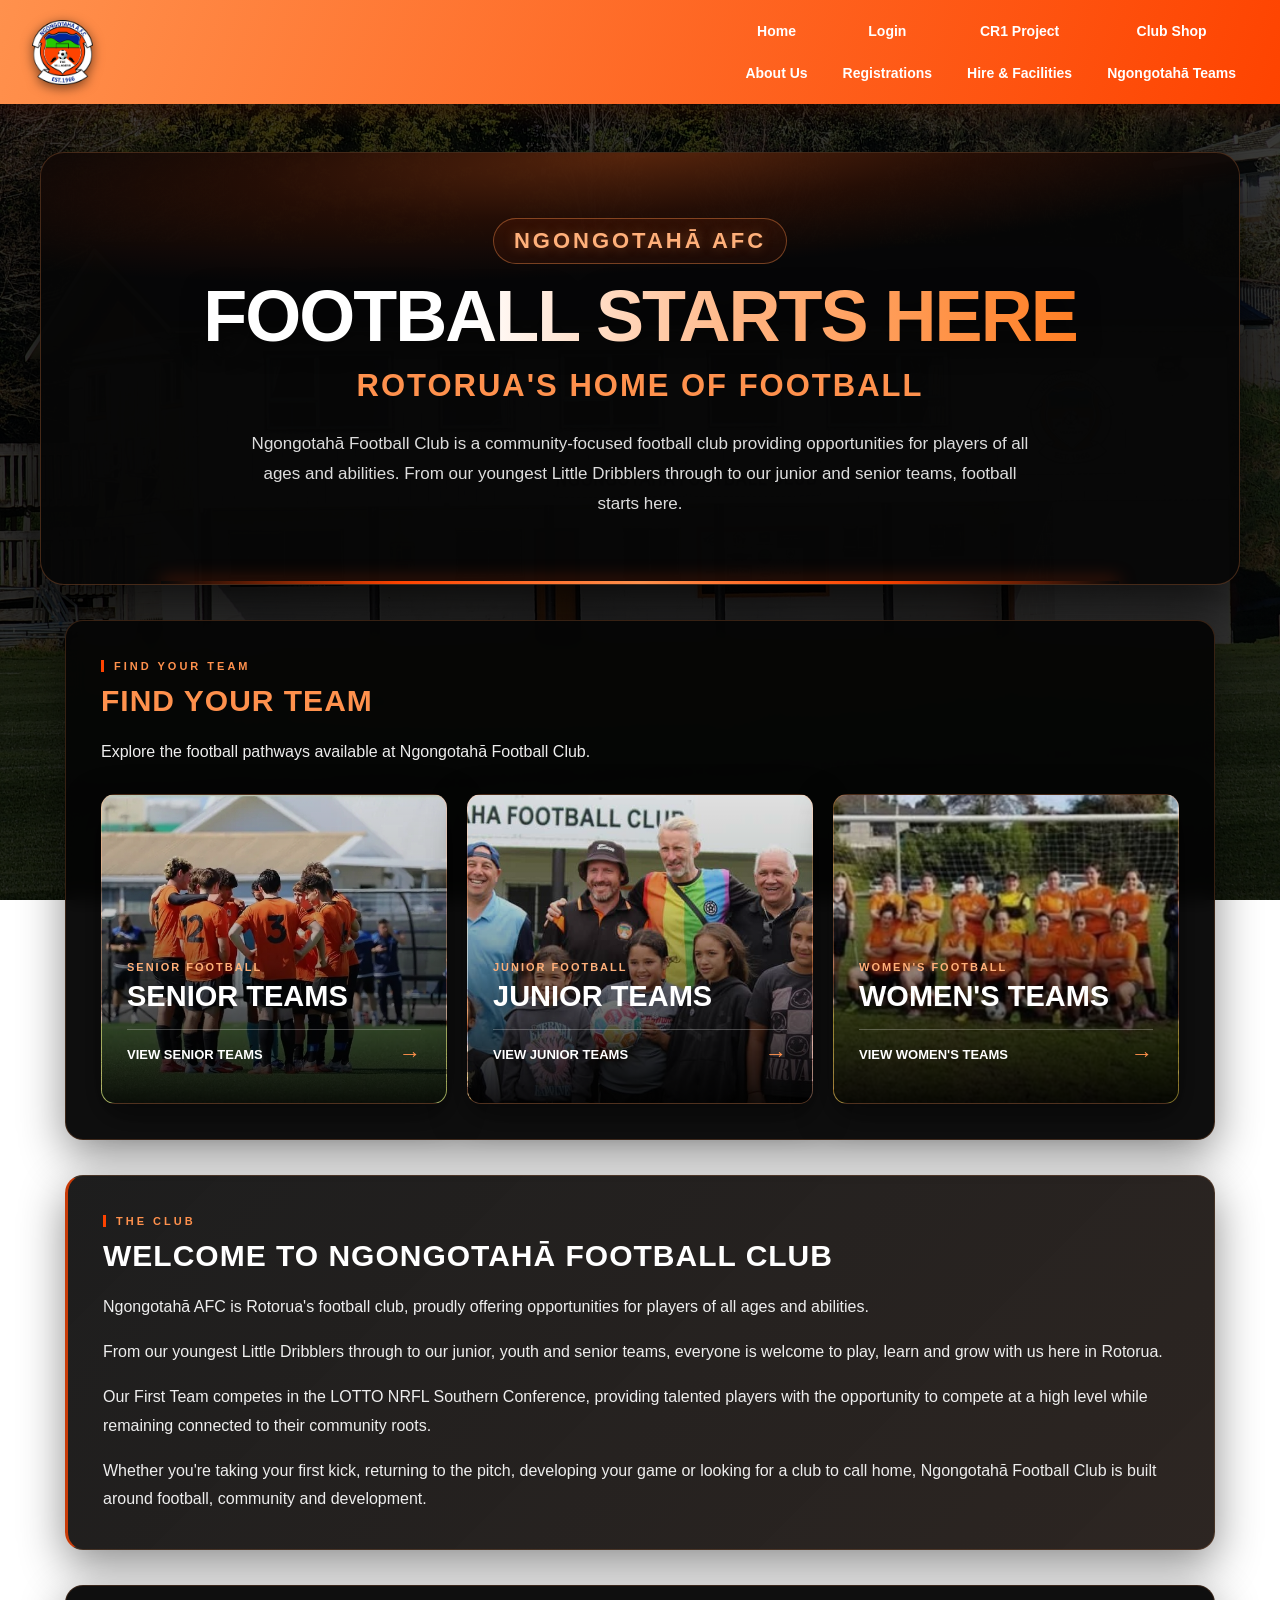
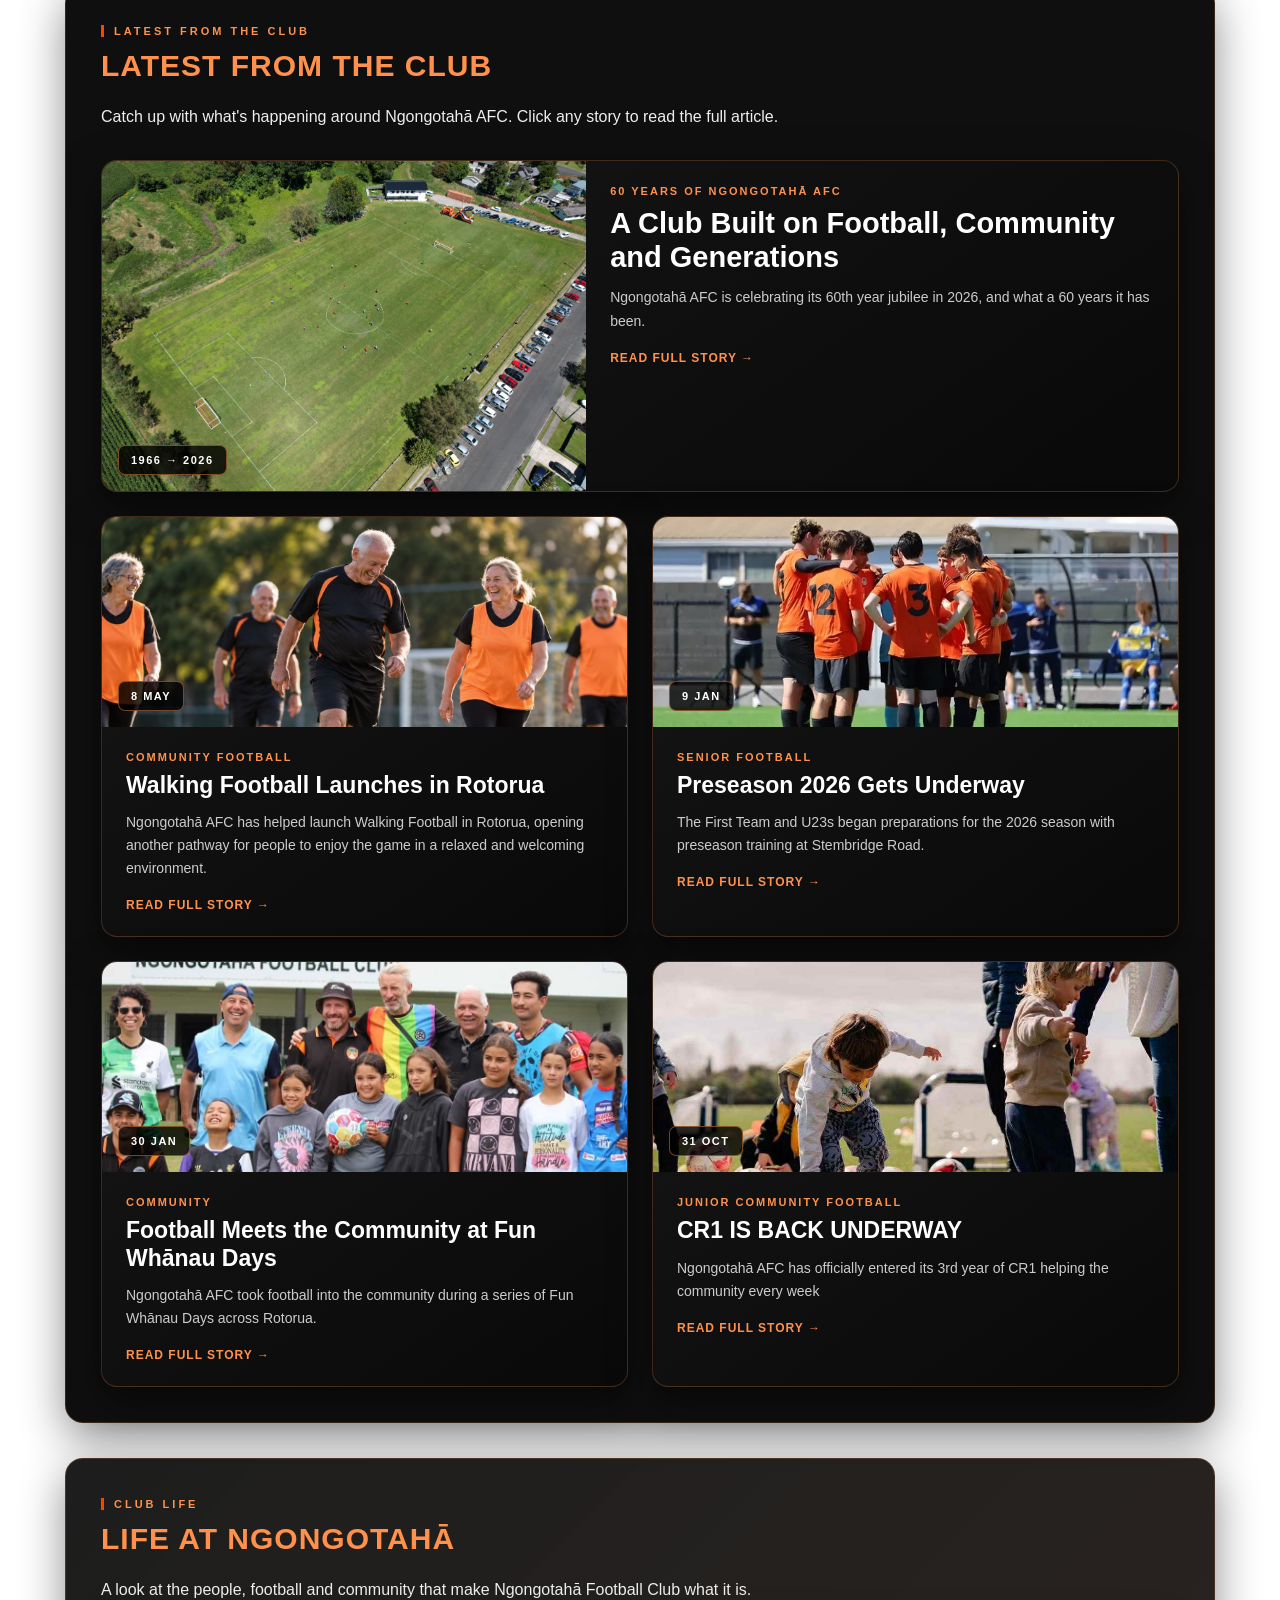
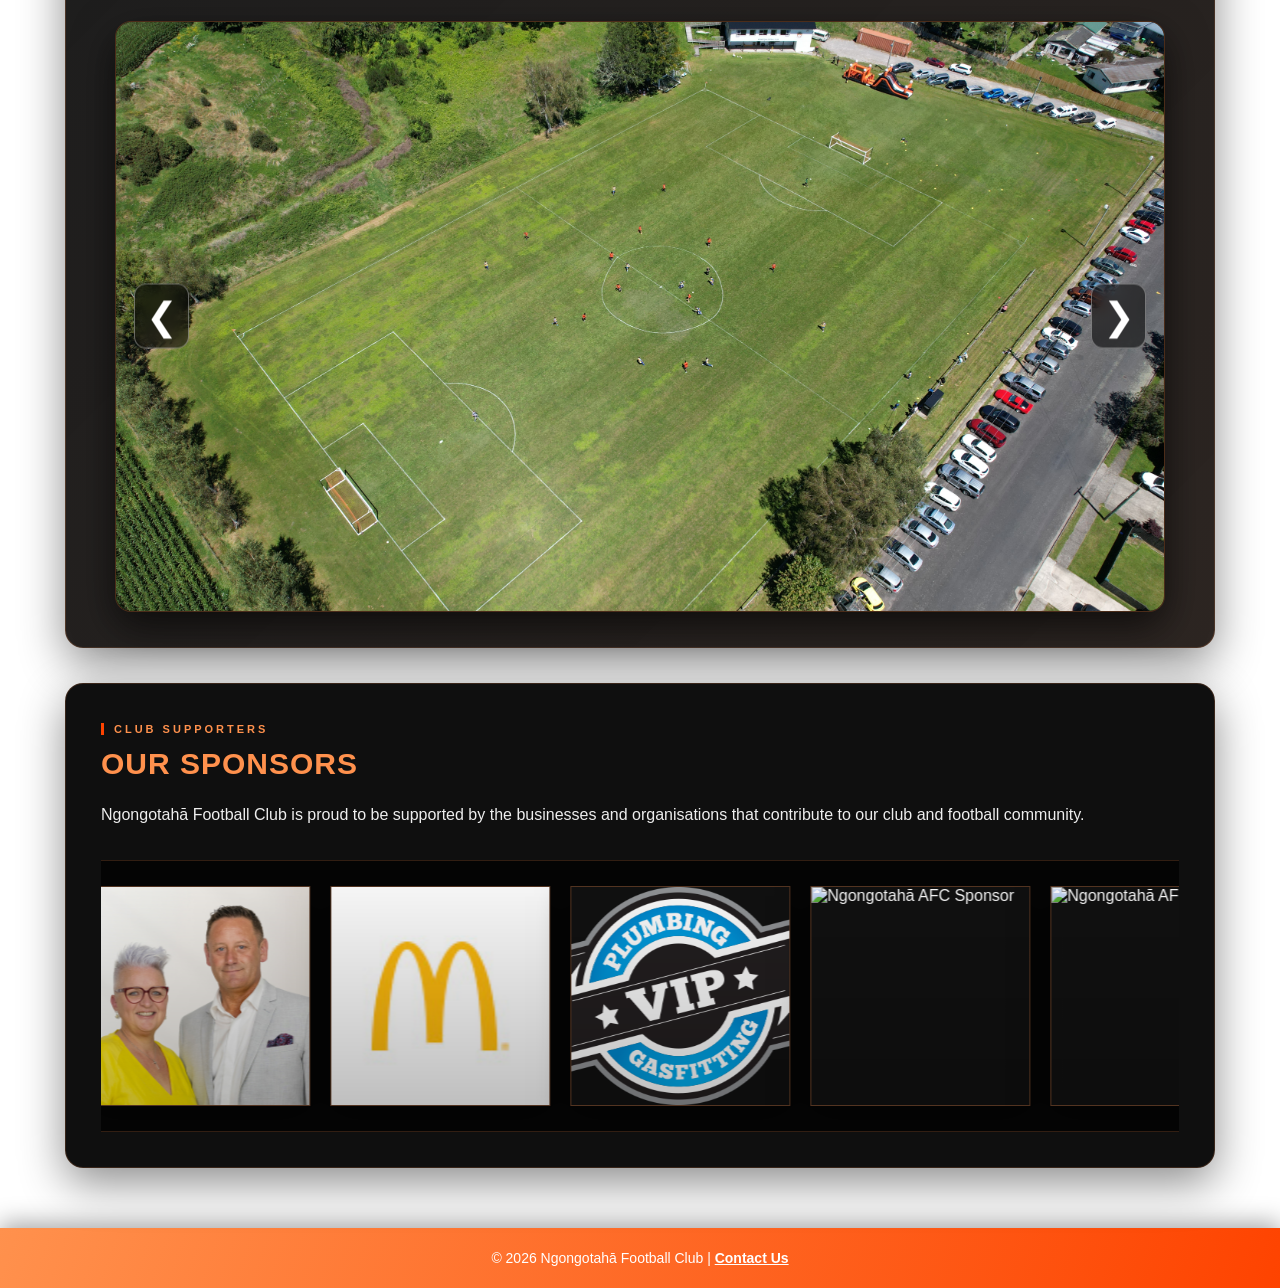
==== index.html @ f5b13926 "Update index.html" ====
<!DOCTYPE html>
<html lang="en">

<head>
  <meta charset="UTF-8">
  <meta name="viewport" content="width=device-width, initial-scale=1.0">

  <title>Ngongotahā Football Club</title>

  <link rel="stylesheet" href="style.css">

  <style>

    /* =====================================================
       SPONSOR BOARD - JAVASCRIPT CONTROLLED SLIDER
       ===================================================== */

    .sponsors-board {
      overflow: hidden;
      touch-action: pan-y;      /* swipe sideways = slide, swipe up/down = scroll page */
      cursor: grab;
      user-select: none;
      -webkit-user-select: none;
    }

    .sponsors-board:active {
      cursor: grabbing;
    }

    .sponsors-track {
      display: flex;
      width: max-content;
      animation: none !important;
      -webkit-animation: none !important;
      transition: none !important;
      will-change: transform;
    }

    .sponsors-group {
      display: flex;
      flex-shrink: 0;
    }

    .sponsor-item {
      flex-shrink: 0;
    }

    .sponsor-item img {
      -webkit-user-drag: none;
      user-select: none;
      pointer-events: none;     /* so the link/card gets the tap, not the image */
    }

  </style>

</head>

<body class="page-home">

  <!-- =========================================================
     NGONGOTĀHĀ AFC NAVIGATION BAR
     Uses the existing shared style.css
     ========================================================= -->

<nav class="navbar" id="navbar">

    <!-- Club Logo -->
    <a href="index.html" class="navbar-logo" aria-label="Ngongotāhā AFC home">
        <img
            src="logo.png"
            alt="Ngongotāhā Football Club Logo"
        >
    </a>

    <!-- Navigation Links -->
    <div class="nav-links">

        <!-- Home and About Us -->
        <div style="display:flex;flex-direction:column;align-items:center;">
            <a href="index.html">Home</a>
            <a href="aboutus.html">About Us</a>
        </div>

        <!-- Login and Registrations -->
        <div style="display:flex;flex-direction:column;align-items:center;">
            <a href="https://ngongotahaafc.friendlymanager.com">Login</a>
            <a href="registrations.html">Registrations</a>
        </div>

        <!-- CR1 Project and Facilities -->
        <div style="display:flex;flex-direction:column;align-items:center;">
            <a href="cr1.html">CR1 Project</a>
            <a href="hire.html">Hire &amp; Facilities</a>
        </div>

        <!-- Club Shop and Teams Dropdown -->
        <div style="display:flex;flex-direction:column;align-items:center;">

            <a href="shop.html">Club Shop</a>

            <div class="dropdown">

                <button
                    class="dropbtn"
                    type="button"
                    aria-haspopup="true"
                >
                    Ngongotahā Teams
                </button>

                <div class="dropdown-content">
                    <a href="senior-teams.html">Senior Teams</a>
                    <a href="junior-teams.html">Junior Teams</a>
                    <a href="womens-teams.html">Women's Teams</a>
                </div>

            </div>

        </div>

    </div>

</nav>


  <!-- =====================================================
       HERO
       ===================================================== -->

  <section class="hero home-hero">

    <div class="hero-content">

      <div class="hero-small">
        Ngongotahā AFC
      </div>

      <h1>
        Football Starts Here
      </h1>

      <h2>
        Rotorua's Home of Football
      </h2>

      <p>
        Ngongotahā Football Club is a community-focused football club
        providing opportunities for players of all ages and abilities.
        From our youngest Little Dribblers through to our junior and
        senior teams, football starts here.
      </p>

    </div>

  </section>


  <!-- =====================================================
       MAIN CONTENT
       ===================================================== -->

  <main class="content">


    <!-- ===================================================
         FIND YOUR TEAM
         =================================================== -->

    <section class="section team-pathways">

      <div class="home-section-label">
        FIND YOUR TEAM
      </div>

      <h2>
        Find Your Team
      </h2>

      <p class="team-pathways-intro">
        Explore the football pathways available at Ngongotahā
        Football Club.
      </p>

      <div class="team-pathway-grid">


        <!-- SENIOR -->

        <a
          href="senior-teams.html"
          class="team-pathway senior-pathway"
        >

          <div class="team-pathway-overlay"></div>

          <div class="team-pathway-content">

            <span class="team-pathway-kicker">
              SENIOR FOOTBALL
            </span>

            <h3>
              Senior Teams
            </h3>

            <span class="team-pathway-link">
              View Senior Teams
              <span>→</span>
            </span>

          </div>

        </a>


        <!-- JUNIOR -->

        <a
          href="junior-teams.html"
          class="team-pathway junior-pathway"
        >

          <div class="team-pathway-overlay"></div>

          <div class="team-pathway-content">

            <span class="team-pathway-kicker">
              JUNIOR FOOTBALL
            </span>

            <h3>
              Junior Teams
            </h3>

            <span class="team-pathway-link">
              View Junior Teams
              <span>→</span>
            </span>

          </div>

        </a>


        <!-- WOMEN -->

        <a
          href="womens-teams.html"
          class="team-pathway womens-pathway"
        >

          <div class="team-pathway-overlay"></div>

          <div class="team-pathway-content">

            <span class="team-pathway-kicker">
              WOMEN'S FOOTBALL
            </span>

            <h3>
              Women's Teams
            </h3>

            <span class="team-pathway-link">
              View Women's Teams
              <span>→</span>
            </span>

          </div>

        </a>

      </div>

    </section>


    <!-- ===================================================
         WELCOME
         =================================================== -->

    <section class="section home-intro">

      <div class="home-section-label">
        THE CLUB
      </div>

      <h2>
        Welcome to Ngongotahā Football Club
      </h2>

      <p>
        Ngongotahā AFC is Rotorua's football club, proudly offering
        opportunities for players of all ages and abilities.
      </p>

      <p>
        From our youngest Little Dribblers through to our junior,
        youth and senior teams, everyone is welcome to play, learn
        and grow with us here in Rotorua.
      </p>

      <p>
        Our First Team competes in the LOTTO NRFL Southern Conference,
        providing talented players with the opportunity to compete at
        a high level while remaining connected to their community roots.
      </p>

      <p>
        Whether you're taking your first kick, returning to the pitch,
        developing your game or looking for a club to call home,
        Ngongotahā Football Club is built around football,
        community and development.
      </p>

    </section>


    <!-- ===================================================
         LATEST FROM THE CLUB
         =================================================== -->

    <section class="section latest-news-section">

      <div class="home-section-label">
        LATEST FROM THE CLUB
      </div>

      <h2>
        Latest From the Club
      </h2>

      <p class="latest-news-intro">
        Catch up with what's happening around Ngongotahā AFC.
        Click any story to read the full article.
      </p>


      <div class="latest-news-grid">


        <!-- 60 YEAR HISTORY -->

        <button
          type="button"
          class="latest-news-card latest-history"
          onclick="openNews('history')"
        >

          <div class="latest-news-image">

            <img
              src="drone.jpg"
              alt="Ngongotahā Football Club"
              loading="lazy"
            >

            <div class="latest-news-date">
              1966 → 2026
            </div>

          </div>

          <div class="latest-news-content">

            <span class="latest-news-kicker">
              60 YEARS OF NGONGOTAHĀ AFC
            </span>

            <h3>
              A Club Built on Football, Community and Generations
            </h3>

            <p>
              Ngongotahā AFC is celebrating its 60th year jubilee in
              2026, and what a 60 years it has been.
            </p>

            <span class="read-story">
              Read full story →
            </span>

          </div>

        </button>


        <!-- WALKING FOOTBALL -->

        <button
          type="button"
          class="latest-news-card"
          onclick="openNews('walking')"
        >

          <div class="latest-news-image">

            <img
              src="walkingfootball.jpg"
              alt="Ngongotahā Football Club community football"
              loading="lazy"
            >

            <div class="latest-news-date">
              8 MAY
            </div>

          </div>

          <div class="latest-news-content">

            <span class="latest-news-kicker">
              COMMUNITY FOOTBALL
            </span>

            <h3>
              Walking Football Launches in Rotorua
            </h3>

            <p>
              Ngongotahā AFC has helped launch Walking Football in
              Rotorua, opening another pathway for people to enjoy
              the game in a relaxed and welcoming environment.
            </p>

            <span class="read-story">
              Read full story →
            </span>

          </div>

        </button>


        <!-- PRESEASON -->

        <button
          type="button"
          class="latest-news-card"
          onclick="openNews('preseason')"
        >

          <div class="latest-news-image">

            <img
              src="mens.jpg"
              alt="Ngongotahā senior football"
              loading="lazy"
            >

            <div class="latest-news-date">
              9 JAN
            </div>

          </div>

          <div class="latest-news-content">

            <span class="latest-news-kicker">
              SENIOR FOOTBALL
            </span>

            <h3>
              Preseason 2026 Gets Underway
            </h3>

            <p>
              The First Team and U23s began preparations for the
              2026 season with preseason training at Stembridge Road.
            </p>

            <span class="read-story">
              Read full story →
            </span>

          </div>

        </button>


        <!-- WHĀNAU DAYS -->

        <button
          type="button"
          class="latest-news-card"
          onclick="openNews('whanau')"
        >

          <div class="latest-news-image">

            <img
              src="cr1.jpg"
              alt="Ngongotahā AFC community football"
              loading="lazy"
            >

            <div class="latest-news-date">
              30 JAN
            </div>

          </div>

          <div class="latest-news-content">

            <span class="latest-news-kicker">
              COMMUNITY
            </span>

            <h3>
              Football Meets the Community at Fun Whānau Days
            </h3>

            <p>
              Ngongotahā AFC took football into the community during
              a series of Fun Whānau Days across Rotorua.
            </p>

            <span class="read-story">
              Read full story →
            </span>

          </div>

        </button>


        <!-- CR1 GETS BACK UNDERWAY -->

        <button
          type="button"
          class="latest-news-card"
          onclick="openNews('CR1')"
        >

          <div class="latest-news-image">

            <img
              src="cr8.jpg"
              alt="Ngongotahā Football Club community football"
              loading="lazy"
            >

            <div class="latest-news-date">
              31 OCT
            </div>

          </div>

          <div class="latest-news-content">

            <span class="latest-news-kicker">
              Junior Community football
            </span>

            <h3>
              CR1 IS BACK UNDERWAY
            </h3>

            <p>
              Ngongotahā AFC has officially entered its 3rd year of
              CR1 helping the community every week
            </p>

            <span class="read-story">
              Read full story →
            </span>

          </div>

        </button>


      </div>

    </section>


    <!-- ===================================================
         GALLERY
         =================================================== -->

    <section class="section gallery-section">

      <div class="home-section-label">
        CLUB LIFE
      </div>

      <h2>
        Life at Ngongotahā
      </h2>

      <p>
        A look at the people, football and community that make
        Ngongotahā Football Club what it is.
      </p>

      <div class="gallery">

        <div class="gallery-slides">

          <img
            src="drone.jpg"
            alt="Ngongotahā Football Club"
            class="gallery-slide active"
            loading="eager"
          >

          <img
            src="image2.jpg"
            alt="Ngongotahā Football Club football"
            class="gallery-slide"
            loading="lazy"
          >

          <img
            src="ngongotaha-afc.jpg"
            alt="Ngongotahā Football Club players"
            class="gallery-slide"
            loading="lazy"
          >

          <img
            src="ngo-jessie.jpg"
            alt="Ngongotahā Football Club community"
            class="gallery-slide"
            loading="lazy"
          >

        </div>

        <div class="gallery-controls">

          <button
            class="gallery-btn"
            type="button"
            onclick="changeSlide(-1)"
            aria-label="Previous image"
          >
            ❮
          </button>

          <button
            class="gallery-btn"
            type="button"
            onclick="changeSlide(1)"
            aria-label="Next image"
          >
            ❯
          </button>

        </div>

      </div>

    </section>


    <!-- ===================================================
         SPONSORS
         =================================================== -->

    <section class="section sponsors-section">

      <div class="home-section-label">
        CLUB SUPPORTERS
      </div>

      <h2>
        Our Sponsors
      </h2>

      <p>
        Ngongotahā Football Club is proud to be supported by the
        businesses and organisations that contribute to our club
        and football community.
      </p>

      <div class="sponsors-board">

        <div class="sponsors-track">

          <div class="sponsors-group">


            <!-- BEV & JASON WALLER -->

            <a
              href="https://www.arizto.co.nz/our-people/profile/bev-and-jason-waller/"
              target="_blank"
              rel="noopener noreferrer"
              class="sponsor-item"
            >

              <img
                src="sponsor1.jpg"
                alt="Bev and Jason Waller - Arizto"
              >

            </a>


            <!-- MCDONALD'S -->

            <a
              href="https://www.mcdonalds.com/nz/en-nz.html"
              target="_blank"
              rel="noopener noreferrer"
              class="sponsor-item"
            >

              <img
                src="sponsor2.jpg"
                alt="McDonald's New Zealand"
              >

            </a>


            <!-- VIP PLUMBING AND GASFITTINGS -->

            <a
              href="https://vipplumbing.co.nz/"
              target="_blank"
              rel="noopener noreferrer"
              class="sponsor-item"
            >

              <img
                src="sponsor3.png"
                alt="VIP Plumbing and Gasfittings"
              >

            </a>


            <!-- SPONSOR 4 -->

            <div class="sponsor-item">

              <img
                src="sponsor4.jpg"
                alt="Ngongotahā AFC Sponsor"
              >

            </div>


            <!-- SPONSOR 5 -->

            <div class="sponsor-item">

              <img
                src="sponsor5.jpg"
                alt="Ngongotahā AFC Sponsor"
              >

            </div>

          </div>

        </div>

      </div>

    </section>


  </main>


  <!-- =====================================================
       NEWS POPUP
       ===================================================== -->

  <div
    class="news-modal"
    id="newsModal"
    aria-hidden="true"
  >

    <div
      class="news-modal-backdrop"
      onclick="closeNews()"
    ></div>

    <article
      class="news-modal-window"
      role="dialog"
      aria-modal="true"
      aria-labelledby="newsModalTitle"
    >

      <button
        type="button"
        class="news-modal-close"
        onclick="closeNews()"
        aria-label="Close article"
      >
        ×
      </button>

      <div class="news-modal-image">

        <img
          id="newsModalImage"
          src=""
          alt=""
        >

      </div>

      <div class="news-modal-content">

        <span
          class="news-modal-kicker"
          id="newsModalKicker"
        ></span>

        <span
          class="news-modal-date"
          id="newsModalDate"
        ></span>

        <h2 id="newsModalTitle"></h2>

        <div id="newsModalStory"></div>

      </div>

    </article>

  </div>


  <!-- =====================================================
       FOOTER
       ===================================================== -->

  <footer>

    © 2026 Ngongotahā Football Club |

    <a href="mailto:info@ngongotahafootball.co.nz">
      Contact Us
    </a>

  </footer>


  <!-- =====================================================
       JAVASCRIPT (all site scripts live in java.js)
       ===================================================== -->

  <script src="java.js"></script>

</body>
</html>
---- style.css ----
/* =========================================================
   NGONGOTAHĀ AFC WEBSITE — MASTER STYLESHEET
   =========================================================

   TABLE OF CONTENTS
   (search for the number, e.g. "[05]", to jump to a section)

   [01] COLOURS (variables)
   [02] GLOBAL (reset, body)
   [03] NAVBAR (logo, links, dropdown, mobile nav)
   [04] FOOTER
   [05] HERO (+ home hero)
   [06] LAYOUT (content wrapper, sections, buttons)
   [07] HOME PAGE (section label, intro, find your team)
   [08] NEWS (cards, featured card, popup)
   [09] GALLERY
   [10] SPONSORS
   [11] REGISTRATION CTA
   [12] SHARED RESPONSIVE (.content / .section on mobile)
   [13] SENIOR TEAMS (coaching video + cards)
   [14] ACCESSIBILITY (reduced motion)

   RULES OF THUMB
   - Each section keeps its own mobile/tablet rules at the bottom of
     that section, so everything about "news" or "navbar" is in one place.
   - Tablet/mobile = max-width 900px. Small phone = max-width 600px.
   - Do NOT move rules between sections without checking: some rules
     deliberately override earlier ones (see notes marked "ORDER MATTERS").
   ========================================================= */


/* =========================================================
   [01] COLOURS
   Change a colour here and it updates everywhere it is used
   as var(--name). Colours written as rgba(...) are semi-
   transparent versions and still have to be edited by hand.
   ========================================================= */

:root {
  --orange-light:  #ff914d;
  --orange:        #fe4300;
  --orange-bright: #ff6a00;
  --orange-soft:   #ffb07a;

  --black:       #050505;
  --dark:        #0b0b0b;
  --dark-panel:  #111111;

  --text:        #eeeeee;
  --text-muted:  #bbbbbb;
}


/* =========================================================
   [02] GLOBAL
   ========================================================= */

* {
  box-sizing: border-box;
}

html {
  scroll-behavior: smooth;
}

body {
  margin: 0;
  min-height: 100vh;
  font-family: Arial, Helvetica, sans-serif;
  color: white;

  background-image:
    linear-gradient(rgba(0,0,0,0.72), rgba(0,0,0,0.82)),
    url("background.jpg");
  background-size: cover;
  background-position: center;
  background-attachment: fixed;
}

@media (max-width: 600px) {
  body {
    background-attachment: scroll;
  }
}


/* =========================================================
   [03] NAVBAR
   ========================================================= */

/* ---------- Bar ---------- */

.navbar {
  position: sticky;
  top: 0;
  z-index: 10000;

  min-height: 82px;
  display: flex;
  align-items: center;
  padding: 10px 30px;

  background: linear-gradient(
    110deg,
    var(--orange-light),
    var(--orange),
    var(--orange-bright),
    var(--orange)
  );
  background-size: 300% 300%;
  animation: navbarGlow 15s ease infinite;

  box-shadow:
    0 4px 25px rgba(0,0,0,0.55),
    0 0 25px rgba(254,67,0,0.25);

  transition: background 0.4s ease;
}

/* Slow moving gradient (also used by the footer) */
@keyframes navbarGlow {
  0%   { background-position: 0% 50%; }
  50%  { background-position: 100% 50%; }
  100% { background-position: 0% 50%; }
}

/* ---------- Logo ---------- */

.navbar-logo {
  display: flex;
  align-items: center;
  flex-shrink: 0;
  text-decoration: none;
}

.navbar-logo img {
  width: 65px;
  height: 65px;
  object-fit: contain;
  display: block;
  filter: drop-shadow(0 3px 6px rgba(0,0,0,0.55));
  transition: transform 0.25s ease;
}

.navbar-logo:hover img {
  transform: scale(1.06);
}

/* ---------- Links ---------- */

.nav-links {
  display: flex;
  align-items: center;
  justify-content: flex-end;
  gap: 7px;
  width: 100%;
  margin-left: 25px;
}

.nav-links a,
.dropbtn {
  position: relative;
  overflow: hidden;

  color: white;
  text-decoration: none;
  font-size: 14px;
  font-weight: bold;
  white-space: nowrap;

  padding: 13px 14px;
  border-radius: 8px;

  transition:
    background 0.25s ease,
    transform 0.25s ease,
    box-shadow 0.25s ease;
}

.nav-links a:hover,
.dropbtn:hover {
  background: rgba(0,0,0,0.25);
  transform: translateY(-2px);
  box-shadow: 0 5px 15px rgba(0,0,0,0.25);
}

/* Silky shine that sweeps across a link on hover */
.nav-links a::after,
.nav-links .dropbtn::after {
  content: "";
  position: absolute;
  top: -100%;
  left: -35%;
  width: 24px;
  height: 300%;

  background: linear-gradient(
    90deg,
    transparent 0%,
    rgba(255,255,255,0.04) 20%,
    rgba(255,255,255,0.20) 42%,
    rgba(255,255,255,0.55) 50%,
    rgba(255,255,255,0.20) 58%,
    rgba(255,255,255,0.04) 80%,
    transparent 100%
  );

  transform: rotate(25deg) translateX(-120px);
  opacity: 0;
  pointer-events: none;
}

.nav-links a:hover::after,
.nav-links .dropbtn:hover::after {
  opacity: 1;
  animation: navbarSilkyShine 0.7s ease-out forwards;
}

@keyframes navbarSilkyShine {
  0%   { transform: rotate(25deg) translateX(-120px); }
  100% { transform: rotate(25deg) translateX(300px); }
}

/* ---------- Dropdown ---------- */

.dropdown {
  position: relative;
  display: inline-block;
}

.dropbtn {
  border: none;
  background: transparent;
  cursor: pointer;
  font-family: inherit;
}

.dropdown-content {
  display: none;
  position: absolute;
  top: 100%;
  left: 0;
  z-index: 999999;

  min-width: 190px;
  overflow: hidden;

  background: rgba(15,15,15,0.97);
  border: 1px solid rgba(255,145,77,0.45);
  border-radius: 10px;
  box-shadow: 0 12px 30px rgba(0,0,0,0.6);

  backdrop-filter: blur(12px);
  -webkit-backdrop-filter: blur(12px);
}

.dropdown-content a {
  display: block;
  width: 100%;
  padding: 13px 16px;
  color: white;
  border-radius: 0;
  font-size: 14px;
  white-space: nowrap;
}

.dropdown-content a:hover {
  background: linear-gradient(
    90deg,
    rgba(254,67,0,0.85),
    rgba(255,145,77,0.65)
  );
  transform: none;
  box-shadow: none;
}

/* Opens on click (class added by your JavaScript) ... */
.dropdown.mobile-open .dropdown-content {
  display: block;
}

/* ... and on hover, but only on devices that have a real mouse */
@media (hover: hover) and (pointer: fine) {
  .dropdown:hover .dropdown-content {
    display: block;
  }
}

/* ---------- Navbar: tablet / mobile (up to 900px) ---------- */
/* ORDER MATTERS: these come after the dropdown rules above on purpose. */

@media (max-width: 900px) {

  .navbar {
    padding: 10px 15px;
    flex-wrap: wrap;
  }

  .navbar-logo img {
    width: 58px;
    height: 58px;
  }

  /* Links become a swipeable row */
  .nav-links {
    position: relative;
    z-index: 10001;

    margin-left: 10px;
    gap: 2px;
    width: 100%;

    flex-wrap: nowrap;
    justify-content: flex-start;

    overflow-x: auto;
    overflow-y: visible;
    -webkit-overflow-scrolling: touch;
    scrollbar-width: none;
  }

  .nav-links::-webkit-scrollbar {
    display: none;
  }

  .nav-links a,
  .nav-links .dropbtn {
    flex: 0 0 auto;
    padding: 10px 8px;
    font-size: 12px;
  }

  /* Dropdown becomes a floating box centred under the navbar */
  .dropdown {
    position: static;
    flex: 0 0 auto;
  }

  .dropdown-content {
    position: fixed;
    top: 82px;                 /* must match navbar height */
    left: 50%;
    right: auto;
    transform: translateX(-50%);

    width: 190px;
    min-width: 190px;
    max-width: calc(100vw - 20px);
    z-index: 999999;
  }
}

/* ---------- Navbar: small phone (up to 600px) ---------- */

@media (max-width: 600px) {

  .navbar {
    min-height: auto;
    justify-content: center;
  }

  .navbar-logo {
    width: 100%;
    justify-content: center;
    margin-bottom: 8px;
  }

  .nav-links {
    width: 100%;
    margin-left: 0;
    gap: 3px;
    justify-content: flex-start;
    flex-wrap: nowrap;
    overflow-x: auto;
    overflow-y: visible;
  }

  .nav-links a,
  .dropbtn {
    flex: 0 0 auto;
    padding: 8px 7px;
    font-size: 10px;
  }

  .dropdown-content {
    position: fixed;
    top: 108px;                /* must match navbar height on small phones */
    left: 50%;
    right: auto;
    transform: translateX(-50%);

    width: 185px;
    min-width: 185px;
    max-width: calc(100vw - 20px);
    z-index: 999999;
  }
}


/* =========================================================
   [04] FOOTER
   ========================================================= */

footer {
  width: 100%;
  padding: 22px;
  text-align: center;
  color: #ffffff;
  font-size: 14px;

  background: linear-gradient(
    110deg,
    var(--orange-light),
    var(--orange),
    var(--orange-bright),
    var(--orange)
  );
  background-size: 300% 300%;
  animation: navbarGlow 15s ease infinite;

  box-shadow: 0 -5px 25px rgba(0,0,0,0.35);
}

footer a {
  color: #ffffff;
  font-weight: bold;
}


/* =========================================================
   [05] HERO
   ========================================================= */

.hero {
  position: relative;
  max-width: 1200px;
  margin: 55px auto 35px;
  padding: 65px 35px;
  overflow: hidden;
  text-align: center;

  background: linear-gradient(
    135deg,
    rgba(8,8,8,0.97),
    rgba(25,12,7,0.96),
    rgba(8,8,8,0.97)
  );

  border: 1px solid rgba(255,145,77,0.35);
  border-radius: 24px;

  box-shadow:
    0 20px 60px rgba(0,0,0,0.65),
    inset 0 0 40px rgba(254,67,0,0.06);
}

/* Orange glow across the top */
.hero::before {
  content: "";
  position: absolute;
  top: -120px;
  left: -15%;
  width: 130%;
  height: 240px;

  background: radial-gradient(
    ellipse,
    rgba(255,100,25,0.32) 0%,
    rgba(254,67,0,0.12) 35%,
    transparent 70%
  );

  transform: rotate(-4deg);
  pointer-events: none;
}

/* Orange line along the bottom */
.hero::after {
  content: "";
  position: absolute;
  left: 10%;
  right: 10%;
  bottom: 0;
  height: 3px;

  background: linear-gradient(
    90deg,
    transparent,
    var(--orange),
    var(--orange-light),
    var(--orange),
    transparent
  );

  box-shadow: 0 0 18px rgba(254,67,0,0.8);
  pointer-events: none;
}

.hero-content {
  position: relative;
  z-index: 2;
}

/* Small pill above the heading */
.hero-small {
  display: inline-block;
  margin-bottom: 18px;
  padding: 9px 20px;

  color: var(--orange-soft);
  font-size: clamp(16px, 2.5vw, 22px);
  font-weight: 800;
  letter-spacing: 3px;
  text-transform: uppercase;
  text-shadow: 0 0 12px rgba(255,145,77,0.35);

  background: rgba(254,67,0,0.08);
  border: 1px solid rgba(255,145,77,0.4);
  border-radius: 30px;
}

.hero h1 {
  margin: 0;
  font-size: clamp(38px, 6vw, 72px);
  line-height: 0.95;
  font-weight: 900;
  letter-spacing: -2px;
  text-transform: uppercase;

  /* Gradient text */
  background: linear-gradient(
    90deg,
    #ffffff 0%,
    #ffffff 35%,
    #ffb27e 60%,
    var(--orange-bright) 100%
  );
  -webkit-background-clip: text;
  -webkit-text-fill-color: transparent;
  background-clip: text;

  filter: drop-shadow(0 5px 12px rgba(0,0,0,0.55));
}

.hero h2 {
  margin: 18px 0 0;
  font-size: clamp(20px, 3vw, 31px);
  font-weight: 700;
  color: var(--orange-light);
  letter-spacing: 2px;
  text-transform: uppercase;
}

.hero p {
  max-width: 780px;
  margin: 25px auto 0;
  color: #dddddd;
  font-size: 17px;
  line-height: 1.75;
}

/* Home page version of the hero (needs <body class="page-home">) */
.page-home .home-hero {
  max-width: 1200px;
  margin-top: 48px;
  background: rgba(7,7,7,0.96);
  border: 1px solid rgba(255,145,77,0.25);
  box-shadow: 0 22px 55px rgba(0,0,0,0.7);
}

/* ---------- Hero: tablet / mobile ---------- */

@media (max-width: 900px) {
  .hero {
    margin: 30px 15px;
    padding: 50px 20px;
  }
}

/* ---------- Hero: small phone ---------- */

@media (max-width: 600px) {
  .hero {
    margin-top: 20px;
    border-radius: 16px;
  }

  .hero h1 {
    font-size: 40px;
    letter-spacing: -1px;
  }

  .hero h2 {
    font-size: 18px;
    letter-spacing: 1px;
  }

  .hero p {
    font-size: 15px;
  }
}


/* =========================================================
   [06] LAYOUT — content wrapper, sections, buttons
   ========================================================= */

/* Main page wrapper */
.content {
  max-width: 1200px;
  margin: 0 auto 60px;
  padding: 0 25px;
}

/* Standard dark panel used all over the site */
.section {
  position: relative;
  margin-bottom: 35px;
  padding: 35px;

  background: linear-gradient(
    135deg,
    rgba(10,10,10,0.92),
    rgba(22,14,10,0.90)
  );

  border: 1px solid rgba(255,145,77,0.18);
  border-radius: 18px;
  box-shadow: 0 15px 45px rgba(0,0,0,0.45);

  backdrop-filter: blur(10px);
}

.section h2 {
  margin-top: 0;
  margin-bottom: 20px;
  font-size: 30px;
  color: var(--orange-light);
  text-transform: uppercase;
  letter-spacing: 1px;
}

.section p {
  margin-bottom: 16px;
  color: #eeeeee;
  font-size: 16px;
  line-height: 1.8;
}

.section p:last-child {
  margin-bottom: 0;
}

/* General orange button */
.orange-button {
  display: inline-block;
  padding: 14px 28px;

  color: #ffffff;
  text-decoration: none;
  font-weight: bold;

  background: linear-gradient(90deg, var(--orange-light), var(--orange));
  border: none;
  border-radius: 8px;
  cursor: pointer;
}

/* (Mobile sizing for .content and .section is in [12] further down) */


/* =========================================================
   [07] HOME PAGE
   ========================================================= */

/* ---------- Small orange label above a heading ---------- */

.home-section-label {
  display: inline-block;
  margin-bottom: 12px;
  padding-left: 10px;

  color: var(--orange-light);
  font-size: 11px;
  font-weight: 800;
  letter-spacing: 3px;
  text-transform: uppercase;

  border-left: 3px solid var(--orange);
}

/* ---------- Intro panel ---------- */

.page-home .home-intro {
  border-left: 3px solid rgba(254,67,0,0.75);
}

.page-home .home-intro h2 {
  color: #ffffff;
}

/* ---------- Find your team ---------- */

.page-home .team-pathways {
  background: rgba(6,6,6,0.96);
  border: 1px solid rgba(255,145,77,0.20);
}

.team-pathways-intro {
  margin-bottom: 25px !important;
}

.team-pathway-grid {
  display: grid;
  grid-template-columns: repeat(3, minmax(0, 1fr));
  gap: 20px;
  margin-top: 28px;
}

.team-pathway {
  position: relative;
  min-height: 310px;
  display: flex;
  align-items: flex-end;
  overflow: hidden;

  color: #ffffff;
  text-decoration: none;

  background-size: cover;
  background-position: center;
  background-repeat: no-repeat;

  border: 1px solid rgba(255,145,77,0.28);
  border-radius: 14px;
  box-shadow: 0 12px 35px rgba(0,0,0,0.55);

  transition:
    transform 0.3s ease,
    border-color 0.3s ease,
    box-shadow 0.3s ease;
}

/* The photo on each team card */
.senior-pathway { background-image: url("mens.jpg"); }
.junior-pathway { background-image: url("cr1.jpg"); }
.womens-pathway { background-image: url("womens.jpg"); }

/* Dark fade over the photo so text is readable */
.team-pathway-overlay {
  position: absolute;
  inset: 0;

  background: linear-gradient(
    180deg,
    rgba(0,0,0,0.08) 0%,
    rgba(0,0,0,0.18) 35%,
    rgba(0,0,0,0.92) 100%
  );
}

.team-pathway:hover {
  transform: translateY(-5px);
  border-color: rgba(255,145,77,0.65);
  box-shadow: 0 18px 45px rgba(0,0,0,0.7);
}

.team-pathway:hover .team-pathway-overlay {
  background: linear-gradient(
    180deg,
    rgba(0,0,0,0.02) 0%,
    rgba(254,67,0,0.12) 45%,
    rgba(0,0,0,0.94) 100%
  );
}

.team-pathway-content {
  position: relative;
  z-index: 2;
  width: 100%;
  padding: 25px;
}

.team-pathway-kicker {
  display: block;
  margin-bottom: 8px;
  color: var(--orange-soft);
  font-size: 11px;
  font-weight: 800;
  letter-spacing: 2px;
}

.team-pathway h3 {
  margin: 0 0 18px;
  color: #ffffff;
  font-size: 29px;
  line-height: 1.05;
  text-transform: uppercase;
}

.team-pathway-link {
  display: flex;
  align-items: center;
  justify-content: space-between;
  width: 100%;
  padding: 11px 0;

  color: #ffffff;
  font-size: 13px;
  font-weight: bold;
  text-transform: uppercase;

  border-top: 1px solid rgba(255,255,255,0.25);
}

.team-pathway-link span {
  color: var(--orange-light);
  font-size: 22px;
}

/* ---------- Find your team: tablet / mobile ---------- */

@media (max-width: 900px) {
  .team-pathway-grid {
    grid-template-columns: 1fr;
    max-width: 500px;
    margin-left: auto;
    margin-right: auto;
  }
}

/* ---------- Find your team: small phone ---------- */

@media (max-width: 600px) {
  .team-pathway {
    min-height: 260px;
  }

  .team-pathway-content {
    padding: 20px;
  }

  .team-pathway h3 {
    font-size: 25px;
  }
}


/* =========================================================
   [08] NEWS
   Includes: news section, grid, cards, featured history card,
   and the popup window. The coaches section in [13] reuses
   the .latest-news-card styles.
   ========================================================= */

/* ---------- Section ---------- */

.latest-news-section {
  background: rgba(6,6,6,0.96);
}

.latest-news-intro {
  max-width: 850px;
}

/* ---------- Grid ---------- */

.latest-news-grid {
  display: grid;
  grid-template-columns: repeat(2, minmax(0, 1fr));
  gap: 24px;
  margin-top: 28px;
}

/* ---------- Card ---------- */

.latest-news-card {
  width: 100%;
  padding: 0;
  overflow: hidden;
  display: flex;
  flex-direction: column;

  text-align: left;
  font-family: inherit;
  color: #ffffff;
  cursor: pointer;

  background: linear-gradient(145deg, #161616, #090909);
  border: 1px solid rgba(255,145,77,0.22);
  border-radius: 16px;
  box-shadow: 0 15px 40px rgba(0,0,0,0.55);

  transition:
    transform 0.3s ease,
    border-color 0.3s ease,
    box-shadow 0.3s ease;
}

.latest-news-card:hover {
  transform: translateY(-5px);
  border-color: rgba(255,145,77,0.60);
  box-shadow: 0 20px 50px rgba(0,0,0,0.75);
}

/* Keyboard focus outline */
.latest-news-card:focus-visible {
  outline: 3px solid var(--orange-light);
  outline-offset: 4px;
}

/* ---------- Card image + date badge ---------- */

.latest-news-image {
  position: relative;
  width: 100%;
  height: 210px;
  overflow: hidden;
  background: #050505;
}

.latest-news-image img {
  width: 100%;
  height: 100%;
  display: block;
  object-fit: cover;
  transition: transform 0.5s ease;
}

.latest-news-card:hover .latest-news-image img {
  transform: scale(1.05);
}

.latest-news-date {
  position: absolute;
  left: 16px;
  bottom: 16px;
  padding: 8px 12px;

  color: #ffffff;
  font-size: 11px;
  font-weight: 800;
  letter-spacing: 1.5px;

  background: rgba(0,0,0,0.80);
  border: 1px solid rgba(255,145,77,0.45);
  border-radius: 7px;
}

/* ---------- Card text ---------- */

.latest-news-content {
  padding: 24px;
}

.latest-news-kicker {
  display: block;
  margin-bottom: 9px;
  color: var(--orange-light);
  font-size: 11px;
  font-weight: 800;
  letter-spacing: 2px;
  text-transform: uppercase;
}

.latest-news-content h3 {
  margin: 0 0 12px;
  color: #ffffff;
  font-size: 23px;
  line-height: 1.18;
}

.latest-news-content p {
  margin: 0;
  color: #cccccc;
  font-size: 14px;
  line-height: 1.65;
}

.read-story {
  display: inline-block;
  margin-top: 18px;
  color: var(--orange-light);
  font-size: 12px;
  font-weight: 800;
  letter-spacing: 1px;
  text-transform: uppercase;
}

/* ---------- Featured (wide) history card ---------- */

.latest-history {
  grid-column: 1 / -1;
  display: grid;
  grid-template-columns: minmax(300px, 0.9fr) minmax(0, 1.1fr);
}

.latest-history .latest-news-image {
  height: 100%;
  min-height: 330px;
}

.latest-history .latest-news-content {
  display: flex;
  flex-direction: column;
  justify-content: center;
}

.latest-history .latest-news-content h3 {
  font-size: 29px;
}

/* ---------- Popup window ---------- */

/* Stops the page scrolling behind the popup */
body.news-modal-open {
  overflow: hidden;
}

/* Full-screen holder (hidden until .open is added) */
.news-modal {
  position: fixed;
  inset: 0;
  z-index: 10000;

  display: flex;
  align-items: center;
  justify-content: center;
  padding: 25px;

  visibility: hidden;
  opacity: 0;
  pointer-events: none;

  transition:
    opacity 0.25s ease,
    visibility 0.25s ease;
}

.news-modal.open {
  visibility: visible;
  opacity: 1;
  pointer-events: auto;
}

/* Dark blurred background */
.news-modal-backdrop {
  position: absolute;
  inset: 0;
  background: rgba(0,0,0,0.82);
  backdrop-filter: blur(8px);
}

/* The popup box itself */
.news-modal-window {
  position: relative;
  z-index: 2;

  width: min(900px, 100%);
  max-height: min(850px, 90vh);
  overflow: hidden;
  display: flex;
  flex-direction: column;

  background: linear-gradient(145deg, #181818, #090909);
  border: 1px solid rgba(255,145,77,0.45);
  border-radius: 20px;
  box-shadow:
    0 30px 90px rgba(0,0,0,0.85),
    0 0 45px rgba(254,67,0,0.12);

  transform: translateY(20px) scale(0.97);
  transition: transform 0.3s ease;
}

.news-modal.open .news-modal-window {
  transform: translateY(0) scale(1);
}

/* Close (X) button */
.news-modal-close {
  position: absolute;
  top: 14px;
  right: 14px;
  z-index: 10;

  width: 44px;
  height: 44px;
  display: flex;
  align-items: center;
  justify-content: center;

  color: #ffffff;
  font-size: 30px;
  line-height: 1;
  cursor: pointer;

  background: rgba(0,0,0,0.70);
  border: 1px solid rgba(255,255,255,0.30);
  border-radius: 50%;

  transition:
    background 0.2s ease,
    transform 0.2s ease;
}

.news-modal-close:hover {
  background: var(--orange);
  transform: scale(1.06);
}

/* Popup image */
.news-modal-image {
  width: 100%;
  height: 280px;
  flex-shrink: 0;
  background: #050505;
}

.news-modal-image img {
  width: 100%;
  height: 100%;
  object-fit: cover;
  display: block;
}

/* Popup text area (scrolls if long) */
.news-modal-content {
  overflow-y: auto;
  padding: 32px 38px 38px;
}

.news-modal-kicker {
  display: inline-block;
  margin-right: 12px;
  color: var(--orange-light);
  font-size: 11px;
  font-weight: 800;
  letter-spacing: 2px;
  text-transform: uppercase;
}

.news-modal-date {
  display: inline-block;
  padding: 6px 9px;

  color: #ffffff;
  font-size: 10px;
  font-weight: bold;
  letter-spacing: 1px;

  background: rgba(254,67,0,0.15);
  border: 1px solid rgba(255,145,77,0.30);
  border-radius: 5px;
}

.news-modal-content h2 {
  margin: 14px 0 24px;
  color: #ffffff;
  font-size: clamp(27px, 4vw, 40px);
  line-height: 1.08;
  letter-spacing: -0.5px;
  text-transform: none;
}

.news-modal-content p {
  margin: 0 0 18px;
  color: #dddddd;
  font-size: 16px;
  line-height: 1.85;
}

.news-modal-content p:last-child {
  margin-bottom: 0;
}

/* ---------- News: tablet / mobile ---------- */

@media (max-width: 900px) {

  /* Grid becomes one column, featured card stacks */
  .latest-news-grid {
    grid-template-columns: 1fr;
  }

  .latest-history {
    grid-column: auto;
    display: flex;
    flex-direction: column;
  }

  .latest-history .latest-news-image {
    height: 230px;
    min-height: 230px;
  }

  /* Popup */
  .news-modal {
    padding: 12px;
    align-items: center;
  }

  .news-modal-window {
    width: 100%;
    max-height: 92vh;
    border-radius: 16px;
  }

  .news-modal-image {
    height: 190px;
  }

  .news-modal-content {
    padding: 25px 22px 30px;
  }

  .news-modal-content h2 {
    font-size: 27px;
  }

  .news-modal-content p {
    font-size: 15px;
    line-height: 1.75;
  }
}

/* ---------- News: small phone ---------- */

@media (max-width: 600px) {

  /* Cards */
  .latest-news-image {
    height: 190px;
  }

  .latest-news-content {
    padding: 20px;
  }

  .latest-news-content h3 {
    font-size: 21px;
  }

  .latest-news-content p {
    font-size: 14px;
  }

  .latest-history .latest-news-image {
    height: 200px;
    min-height: 200px;
  }

  /* Popup */
  .news-modal {
    padding: 8px;
  }

  .news-modal-window {
    max-height: 94vh;
    border-radius: 14px;
  }

  .news-modal-close {
    top: 10px;
    right: 10px;
    width: 40px;
    height: 40px;
    font-size: 27px;
  }

  .news-modal-image {
    height: 170px;
  }

  .news-modal-content {
    padding: 22px 18px 25px;
  }

  .news-modal-kicker {
    display: block;
    margin: 0 0 8px;
  }

  .news-modal-date {
    margin-bottom: 4px;
  }

  .news-modal-content h2 {
    margin: 12px 0 20px;
    font-size: 24px;
  }

  .news-modal-content p {
    font-size: 14px;
    line-height: 1.7;
  }
}


/* =========================================================
   [09] GALLERY
   ========================================================= */

.gallery-section {
  padding: 35px;
}

.gallery {
  position: relative;
  width: 100%;
  max-width: 1050px;
  margin: 0 auto;
  overflow: hidden;

  background: #050505;
  border: 1px solid rgba(255,145,77,0.28);
  border-radius: 16px;
  box-shadow: 0 15px 40px rgba(0,0,0,0.65);
}

.gallery-slides {
  position: relative;
  width: 100%;
  aspect-ratio: 16 / 9;
  overflow: hidden;
}

/* Slides sit on top of each other; only .active is visible */
.gallery-slide {
  position: absolute;
  inset: 0;
  width: 100%;
  height: 100%;
  display: block;
  object-fit: cover;

  opacity: 0;
  transition: opacity 0.5s ease;
}

.gallery-slide.active {
  opacity: 1;
}

/* Left / right arrow holder */
.gallery-controls {
  position: absolute;
  top: 50%;
  left: 0;
  z-index: 20;

  width: 100%;
  padding: 0 18px;
  display: flex;
  justify-content: space-between;
  align-items: center;

  transform: translateY(-50%);
  pointer-events: none;
}

.gallery-btn {
  width: 55px;
  height: 65px;
  display: flex;
  justify-content: center;
  align-items: center;

  color: #ffffff;
  font-size: 38px;
  line-height: 1;
  cursor: pointer;
  pointer-events: auto;

  background: rgba(0,0,0,0.55);
  border: 1px solid rgba(255,255,255,0.35);
  border-radius: 12px;

  backdrop-filter: blur(8px);

  transition:
    background 0.25s ease,
    transform 0.25s ease,
    border-color 0.25s ease;
}

.gallery-btn:hover {
  background: rgba(254,67,0,0.85);
  border-color: var(--orange-light);
  transform: scale(1.08);
}

.gallery-btn:active {
  transform: scale(0.95);
}


/* =========================================================
   [10] SPONSORS
   Scrolling board of sponsor images
   ========================================================= */

.page-home .sponsors-section {
  overflow: hidden;
  background: rgba(6,6,6,0.96);
  border: 1px solid rgba(255,145,77,0.18);
}

.sponsors-board {
  position: relative;
  width: 100%;
  margin-top: 30px;
  overflow: hidden;

  background: #050505;
  border-top: 1px solid rgba(255,145,77,0.18);
  border-bottom: 1px solid rgba(255,145,77,0.18);
}

/* The moving strip (scrolls left forever) */
.sponsors-track {
  display: flex;
  width: max-content;
  will-change: transform;

  animation: sponsorsTrack 30s linear infinite;
  animation-play-state: running;
  -webkit-animation: sponsorsTrack 30s linear infinite;
  -webkit-animation-play-state: running;
}

/* One full set of logos (the HTML repeats it twice for a seamless loop) */
.sponsors-group {
  display: flex;
  flex-shrink: 0;
  gap: 20px;
  padding: 25px 10px;
}

.sponsor-item {
  position: relative;
  width: 220px;
  height: 220px;
  flex-shrink: 0;
  overflow: hidden;

  background: #111111;
  border: 1px solid rgba(255,145,77,0.28);
  box-shadow: 0 10px 30px rgba(0,0,0,0.5);
}

.sponsor-item img {
  width: 100%;
  height: 100%;
  display: block;
  object-fit: cover;
  transition: transform 0.4s ease;
}

.sponsor-item:hover img {
  transform: scale(1.04);
}

/* Slight dark tint over each image */
.sponsor-item::after {
  content: "";
  position: absolute;
  inset: 0;
  background: linear-gradient(
    180deg,
    rgba(0,0,0,0.04),
    rgba(0,0,0,0.25)
  );
  pointer-events: none;
}

/* Scrolling animation (moves half the strip, then loops) */
@keyframes sponsorsTrack {
  0%   { transform: translateX(0); }
  100% { transform: translateX(-50%); }
}

@-webkit-keyframes sponsorsTrack {
  0%   { -webkit-transform: translateX(0); }
  100% { -webkit-transform: translateX(-50%); }
}

/* ---------- Sponsors: desktop only — pause when hovering ---------- */

@media (min-width: 901px) {
  .sponsors-board:hover .sponsors-track {
    animation-play-state: paused;
    -webkit-animation-play-state: paused;
  }
}

/* ---------- Sponsors: phones, tablets and touch screens — never pause ---------- */
/* (merges three identical blocks from the old file into one) */

@media (max-width: 900px), (hover: none) and (pointer: coarse) {
  .sponsors-track,
  .sponsors-board:hover .sponsors-track {
    animation-play-state: running !important;
    -webkit-animation-play-state: running !important;
  }
}

/* ---------- Sponsors: tablet / mobile sizing ---------- */

@media (max-width: 900px) {
  .sponsor-item {
    width: 200px;
    height: 200px;
  }

  .sponsors-group {
    gap: 15px;
    padding: 20px 8px;
  }
}

/* ---------- Sponsors: small phone sizing ---------- */

@media (max-width: 600px) {
  .sponsor-item {
    width: 170px;
    height: 170px;
  }

  .sponsors-group {
    gap: 12px;
    padding: 15px 6px;
  }
}


/* =========================================================
   [11] REGISTRATION CTA
   ========================================================= */

.registration-box {
  text-align: center;
  padding: 40px 25px;

  background: linear-gradient(
    135deg,
    rgba(254,67,0,0.14),
    rgba(0,0,0,0.65)
  );

  border: 1px solid rgba(255,145,77,0.35);
  border-radius: 18px;
}

.registration-box h2 {
  margin-bottom: 12px;
}

.registration-box p {
  max-width: 700px;
  margin: 0 auto 25px;
}

.registration-button {
  display: inline-block;
  padding: 15px 30px;

  color: #ffffff;
  text-decoration: none;
  font-weight: bold;
  letter-spacing: 1px;
  text-transform: uppercase;

  background: linear-gradient(90deg, var(--orange-light), var(--orange));
  border-radius: 8px;
  box-shadow: 0 8px 25px rgba(254,67,0,0.28);
}

.registration-button:hover {
  transform: translateY(-3px);
}


/* =========================================================
   [12] SHARED RESPONSIVE — .content and .section
   ORDER MATTERS: this block must stay AFTER .gallery-section
   [09] and .registration-box [11]. It is what makes those
   panels shrink their padding on mobile (same as the old file).
   ========================================================= */

@media (max-width: 900px) {
  .content {
    padding: 0 15px;
  }

  .section {
    padding: 25px 20px;
  }
}

@media (max-width: 600px) {
  .section h2 {
    font-size: 24px;
  }

  .section p {
    font-size: 15px;
  }
}


/* =========================================================
   [13] SENIOR TEAMS — COACHING VIDEO BACKGROUND
   Video sits behind the coach cards. Cards reuse the
   .latest-news-card styles from [08].
   ========================================================= */

.senior-coaches-section {
  position: relative;
  isolation: isolate;

  width: 100%;
  max-width: 100%;
  margin: 0 auto 35px;
  padding: 45px 35px;
  overflow: hidden;

  background: #080808;
  border: 1px solid rgba(255,145,77,0.25);
  border-radius: 18px;
  box-shadow: 0 20px 55px rgba(0,0,0,0.60);
}

/* Background video */
.senior-coaches-video {
  position: absolute;
  inset: 0;
  z-index: -3;

  width: 100%;
  height: 100%;
  object-fit: cover;
  object-position: center center;
  pointer-events: none;
}

/* Dark layer over the video */
.senior-coaches-overlay {
  position: absolute;
  inset: 0;
  z-index: -2;

  background: linear-gradient(
    180deg,
    rgba(0,0,0,0.66) 0%,
    rgba(0,0,0,0.78) 55%,
    rgba(0,0,0,0.88) 100%
  );
  pointer-events: none;
}

/* Content on top of the video */
.senior-coaches-content {
  position: relative;
  z-index: 1;
  width: 100%;
  max-width: 1200px;
  margin: 0 auto;
}

.senior-coaches-intro {
  max-width: 850px;
  margin-bottom: 30px;
}

.senior-coaches-grid {
  width: 100%;
  margin-top: 25px;
}

.senior-coaches-grid .latest-news-card {
  min-width: 0;
  max-width: 100%;
}

.senior-coaches-grid .latest-news-image {
  height: 240px;
}

.senior-coaches-grid .latest-news-image img {
  width: 100%;
  height: 100%;
  object-fit: cover;
  display: block;
}

/* ---------- Coaches: tablet ---------- */

@media (max-width: 900px) {
  .senior-coaches-section {
    padding: 35px 20px;
  }
}

/* ---------- Coaches: phone ---------- */

@media (max-width: 600px) {

  .senior-coaches-section {
    width: 100%;
    max-width: 100%;
    margin: 0 0 25px;
    padding: 30px 12px;
    border-radius: 14px;
  }

  .senior-coaches-video {
    width: 100%;
    height: 100%;
    object-fit: cover;
    object-position: center center;
  }

  .senior-coaches-content {
    width: 100%;
    max-width: 100%;
  }

  .senior-coaches-intro {
    margin-bottom: 25px;
  }

  .senior-coaches-grid {
    display: grid;
    grid-template-columns: 1fr;
    gap: 20px;
    width: 100%;
    margin-top: 20px;
  }

  .senior-coaches-grid .latest-news-card {
    width: 100%;
    max-width: 100%;
    min-width: 0;
  }

  .senior-coaches-grid .latest-news-image {
    width: 100%;
    height: 210px;
  }

  .senior-coaches-grid .latest-news-content {
    width: 100%;
    padding: 20px;
  }
}

/* ---------- Coaches: very small phones ---------- */

@media (max-width: 400px) {
  .senior-coaches-section {
    padding: 25px 9px;
  }

  .senior-coaches-grid {
    gap: 16px;
  }

  .senior-coaches-grid .latest-news-image {
    height: 190px;
  }
}


/* =========================================================
   [14] ACCESSIBILITY — REDUCED MOTION
   Keep this LAST. It switches off animations for visitors who
   have "reduce motion" turned on in their device settings.
   ========================================================= */

@media (prefers-reduced-motion: reduce) {

  html {
    scroll-behavior: auto;
  }

  *,
  *::before,
  *::after {
    animation-duration: 0.01ms !important;
    animation-iteration-count: 1 !important;
    transition-duration: 0.01ms !important;
  }
}
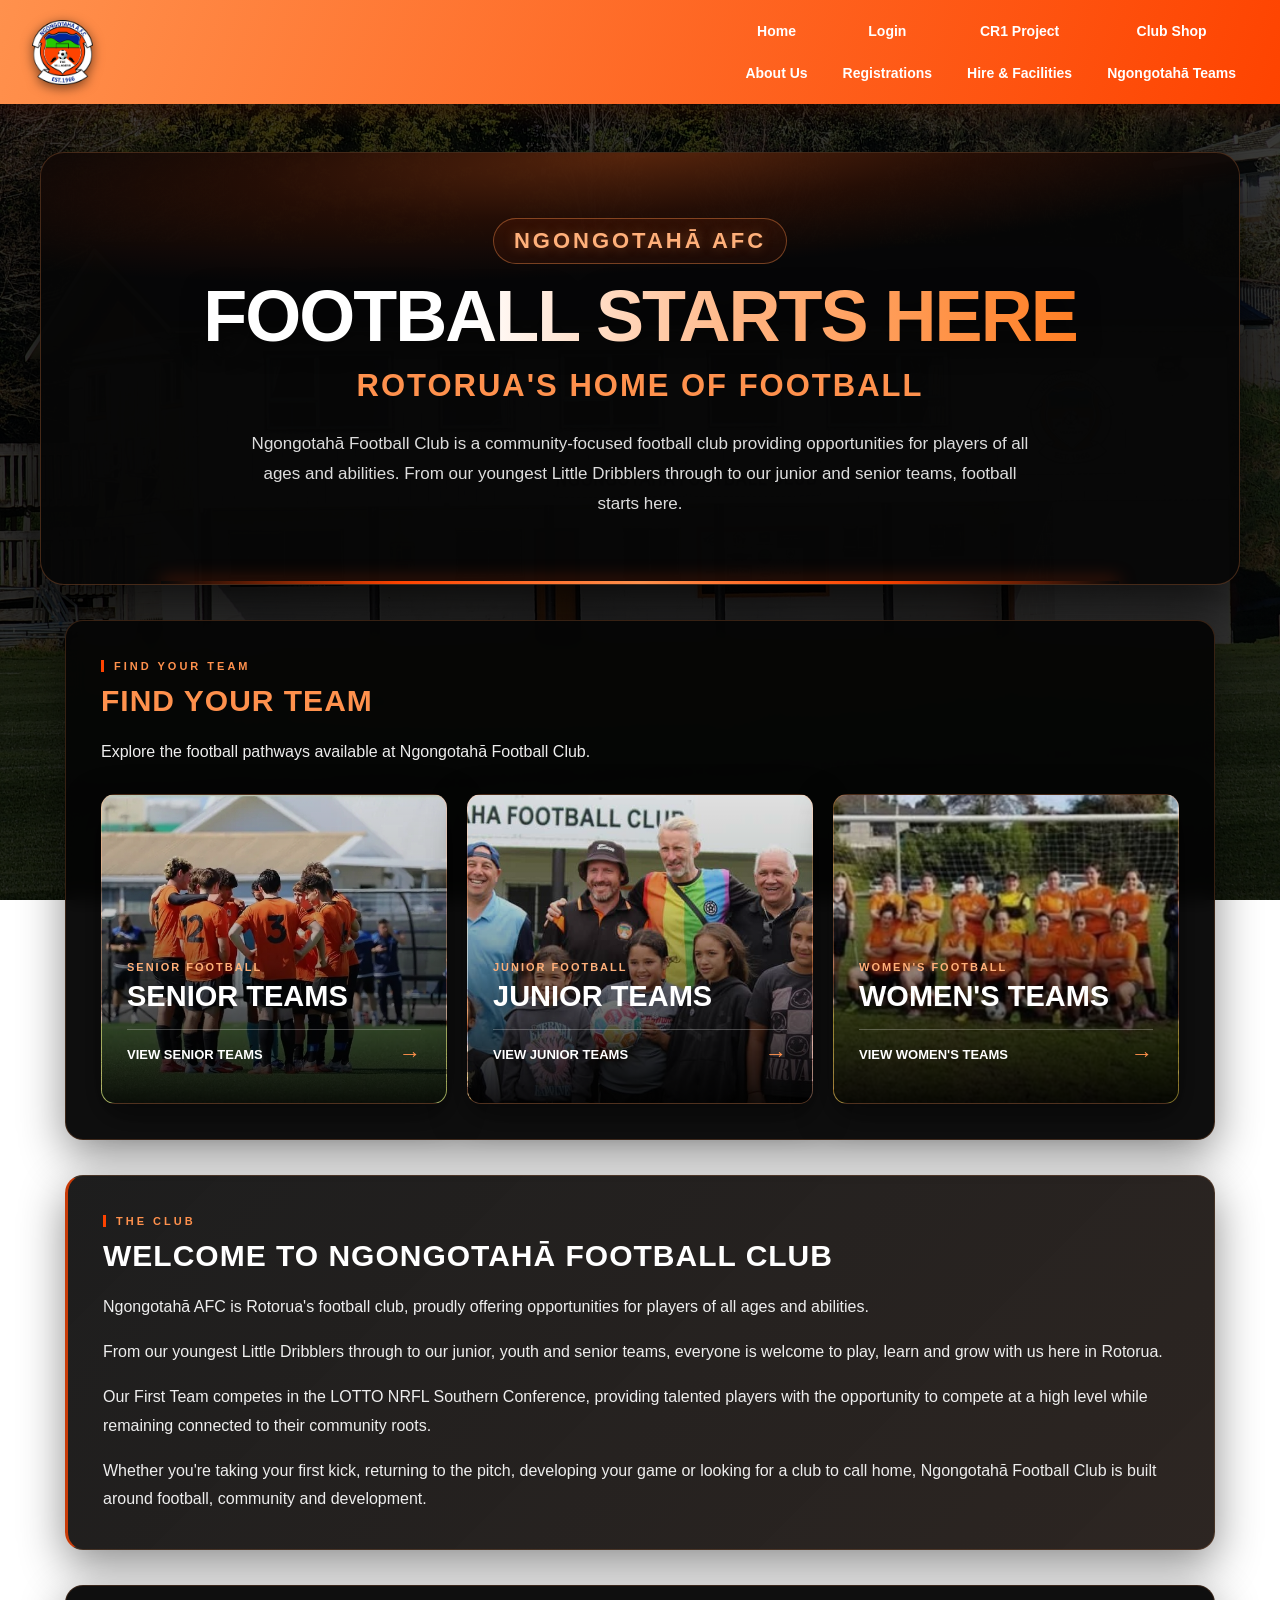
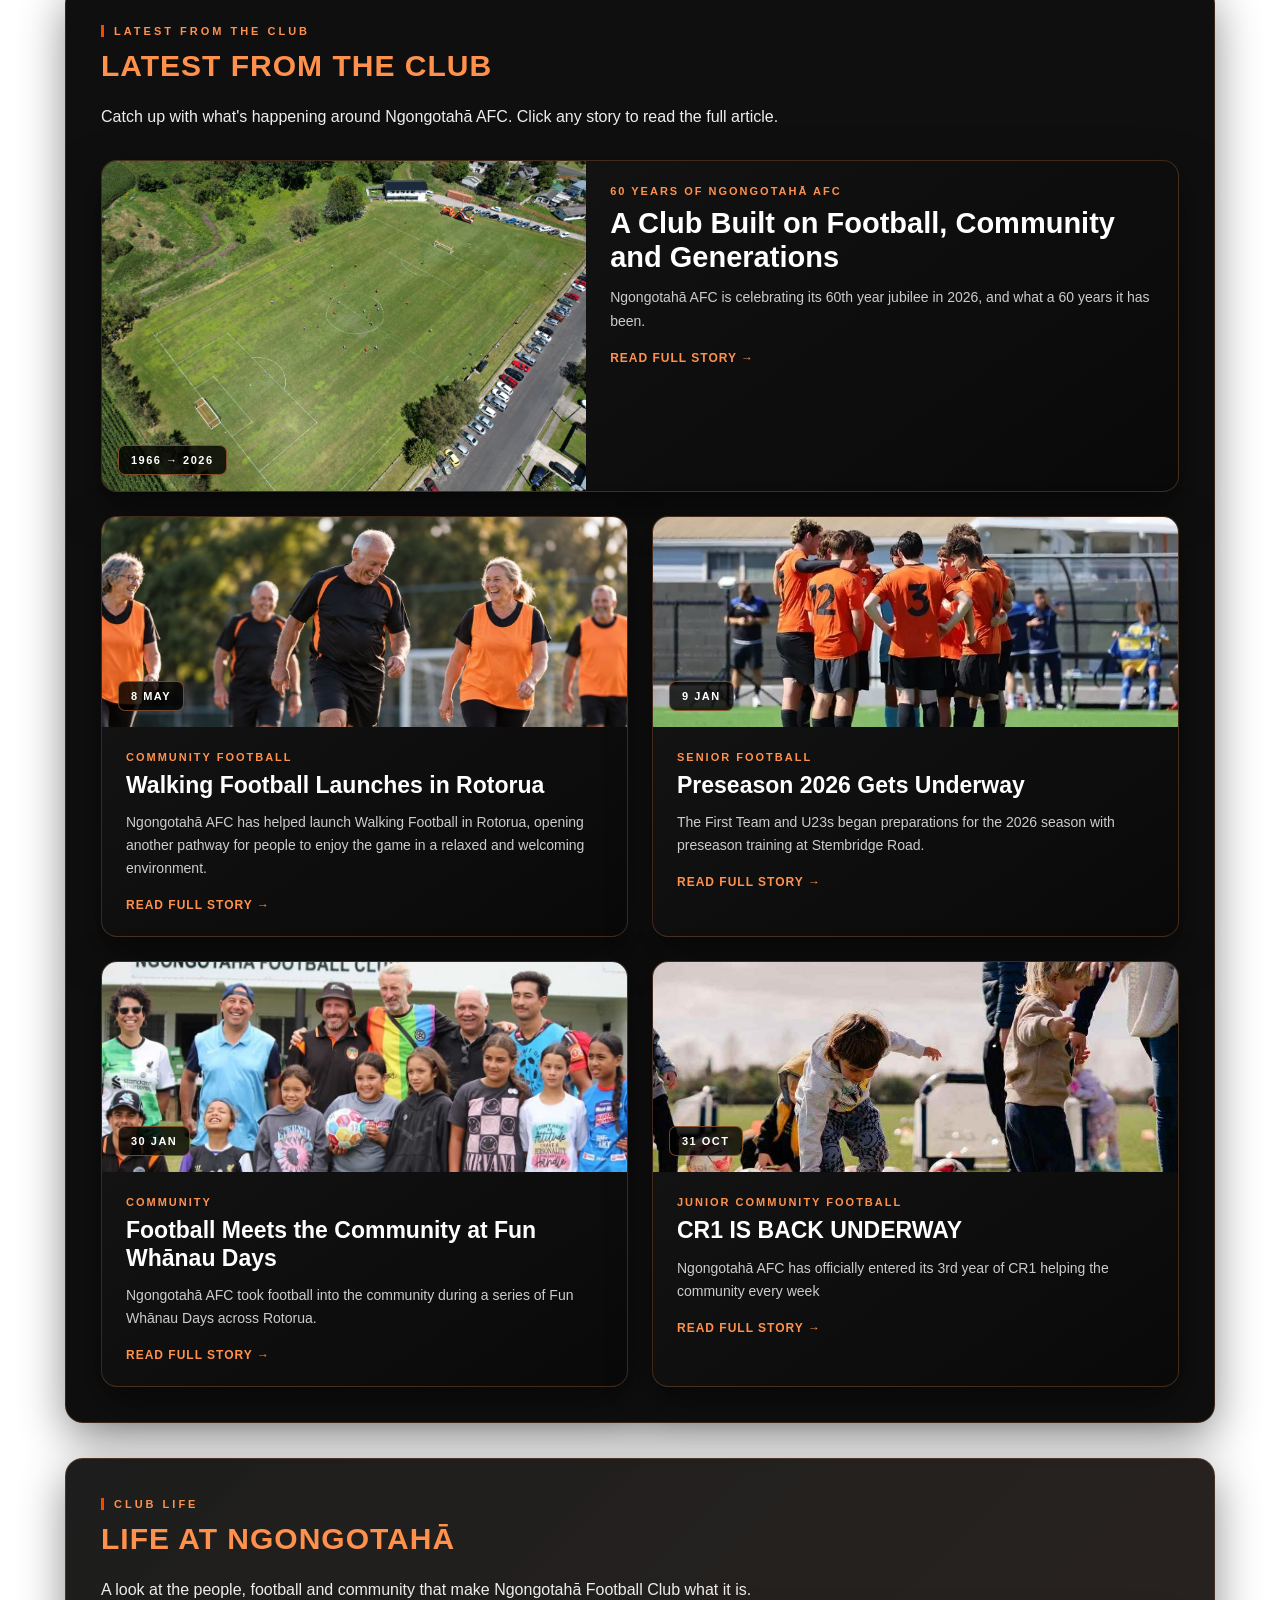
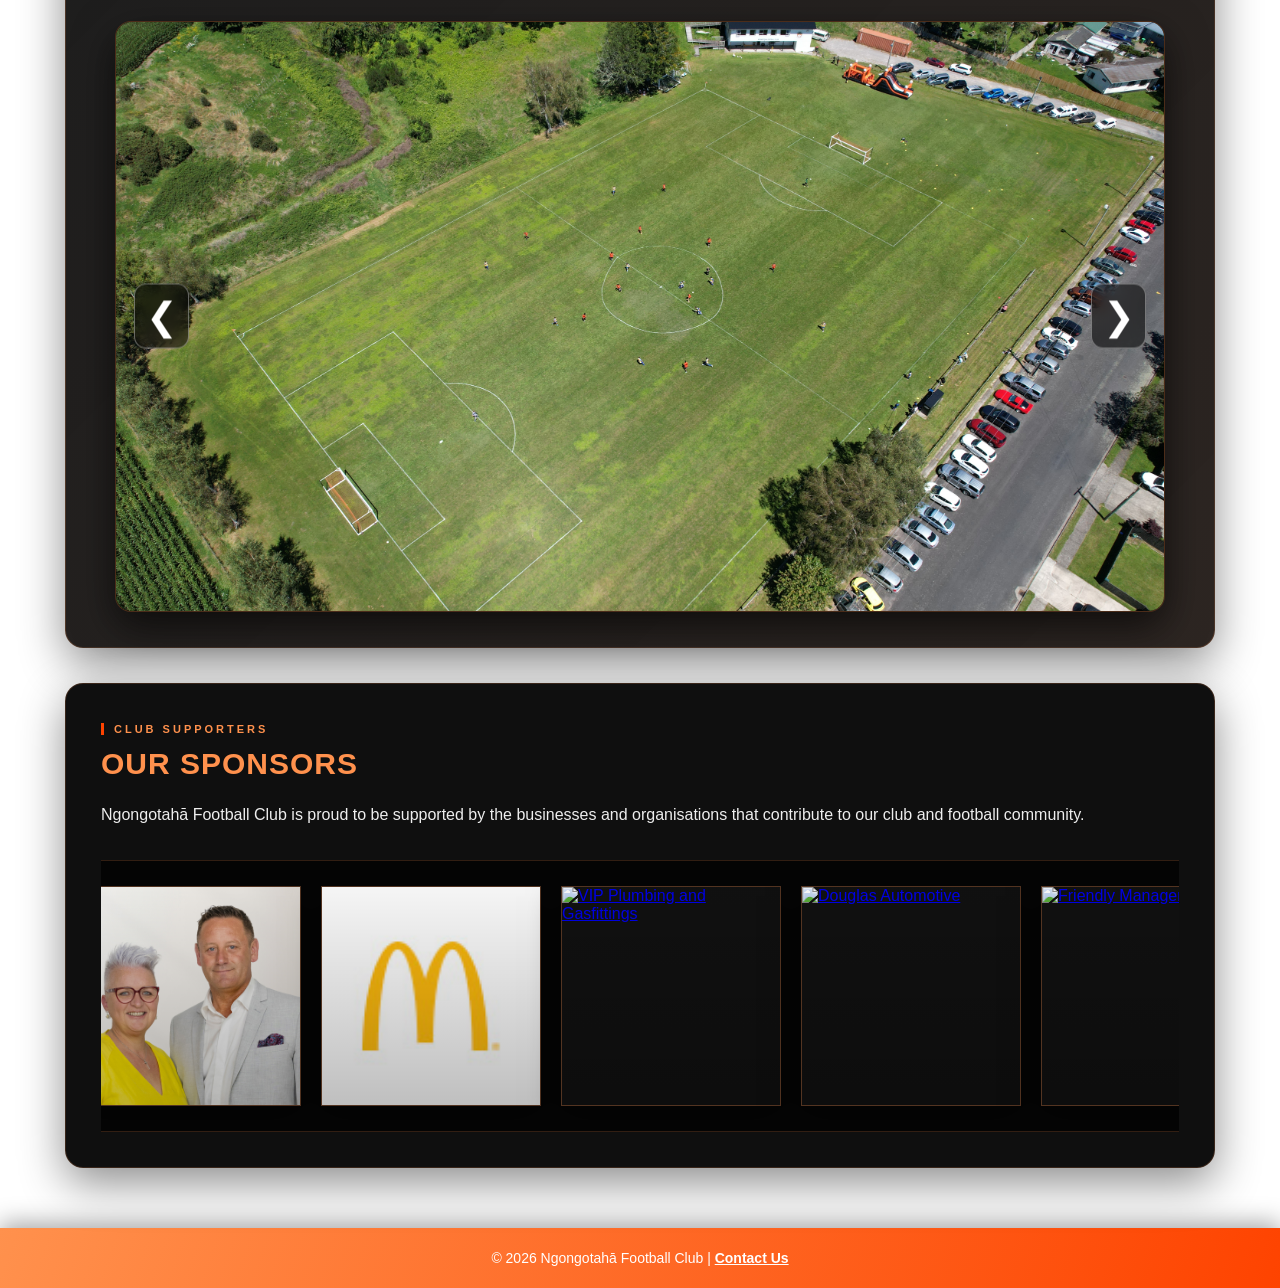
==== commit 376bc957: "Update index.html" ====
--- a/index.html
+++ b/index.html
@@ -726,7 +726,7 @@
             >
 
               <img
-                src="sponsor3.png"
+                src="sponsor3.jpg"
                 alt="VIP Plumbing and Gasfittings"
               >
 
@@ -735,26 +735,36 @@
 
             <!-- SPONSOR 4 -->
 
-            <div class="sponsor-item">
+            <a
+              href="https://www.douglasautomotive.net/"
+              target="_blank"
+              rel="noopener noreferrer"
+              class="sponsor-item"
+            >
 
               <img
                 src="sponsor4.jpg"
-                alt="Ngongotahā AFC Sponsor"
+                alt="Douglas Automotive"
               >
 
-            </div>
+            </a>
 
 
             <!-- SPONSOR 5 -->
 
-            <div class="sponsor-item">
+            <a
+              href="https://www.friendlymanager.com/"
+              target="_blank"
+              rel="noopener noreferrer"
+              class="sponsor-item"
+            >
 
               <img
                 src="sponsor5.jpg"
-                alt="Ngongotahā AFC Sponsor"
+                alt="Friendly Manager"
               >
 
-            </div>
+            </a>
 
           </div>
 
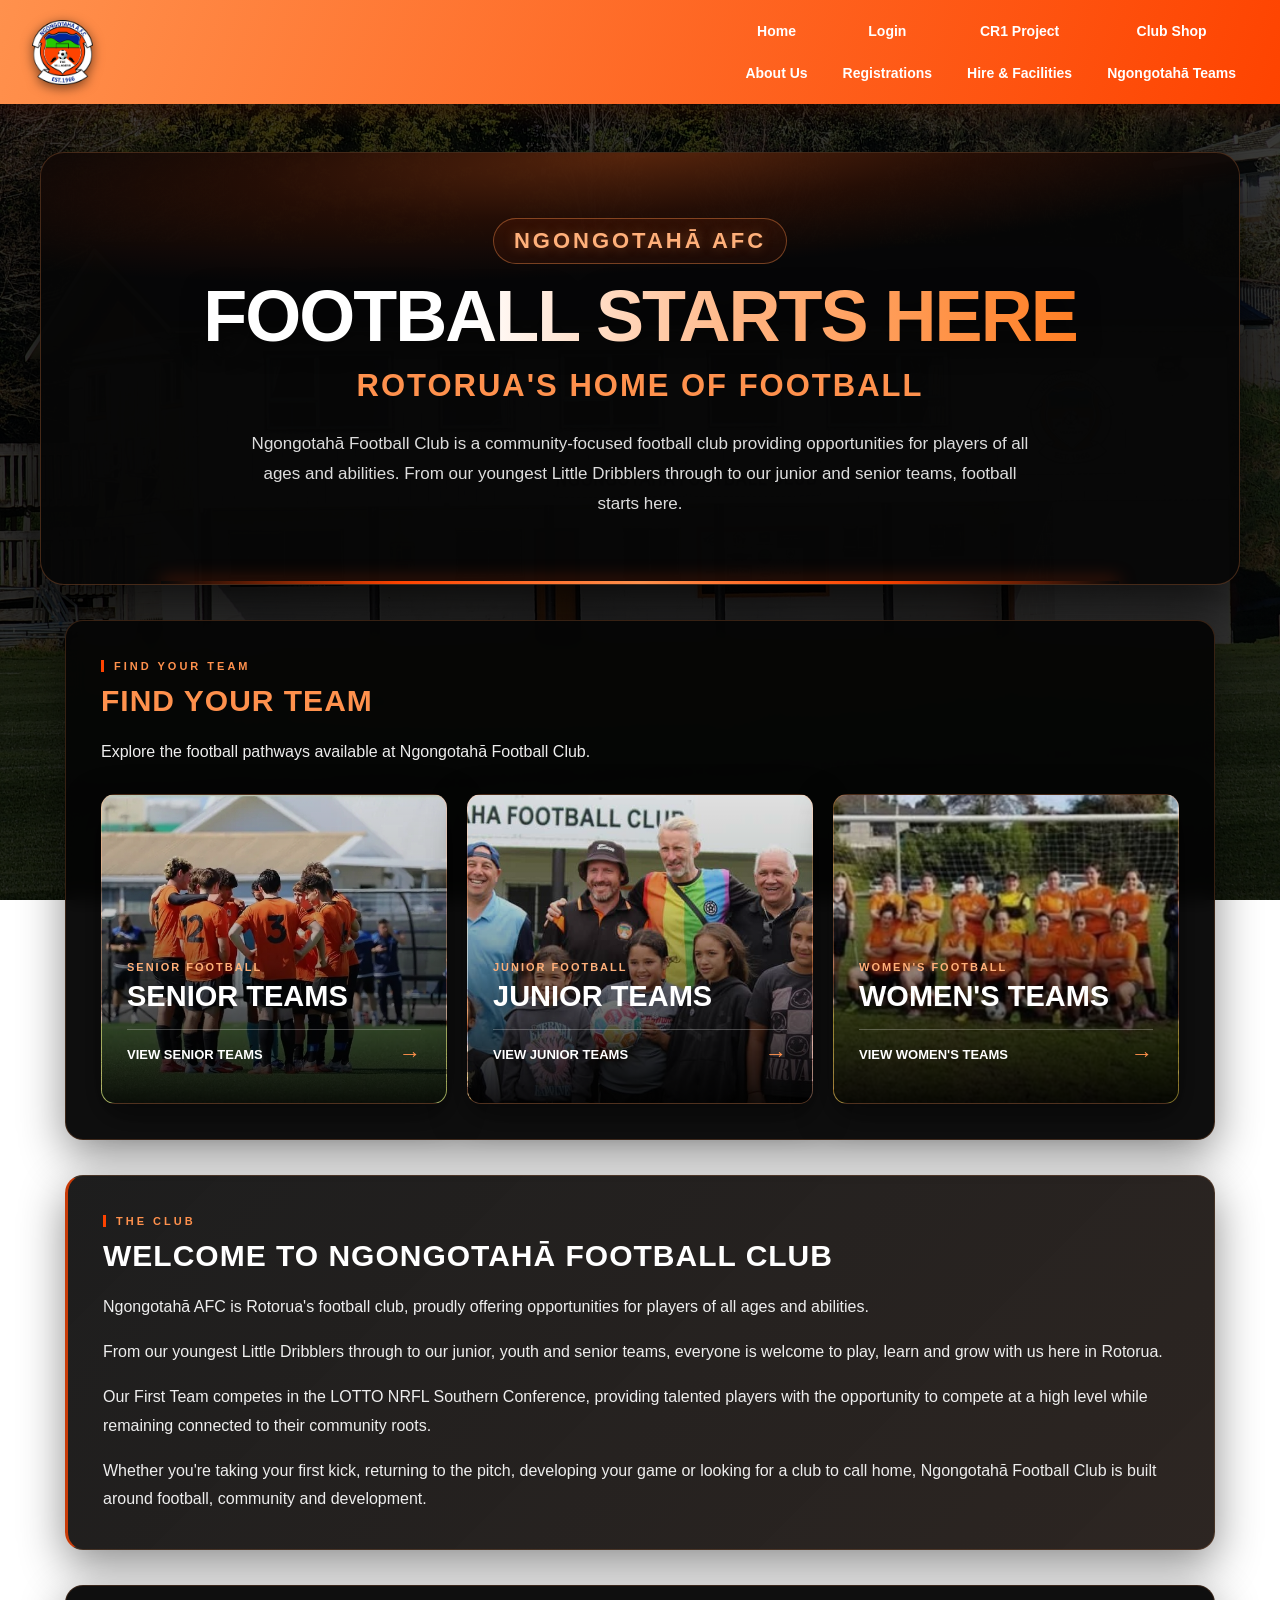
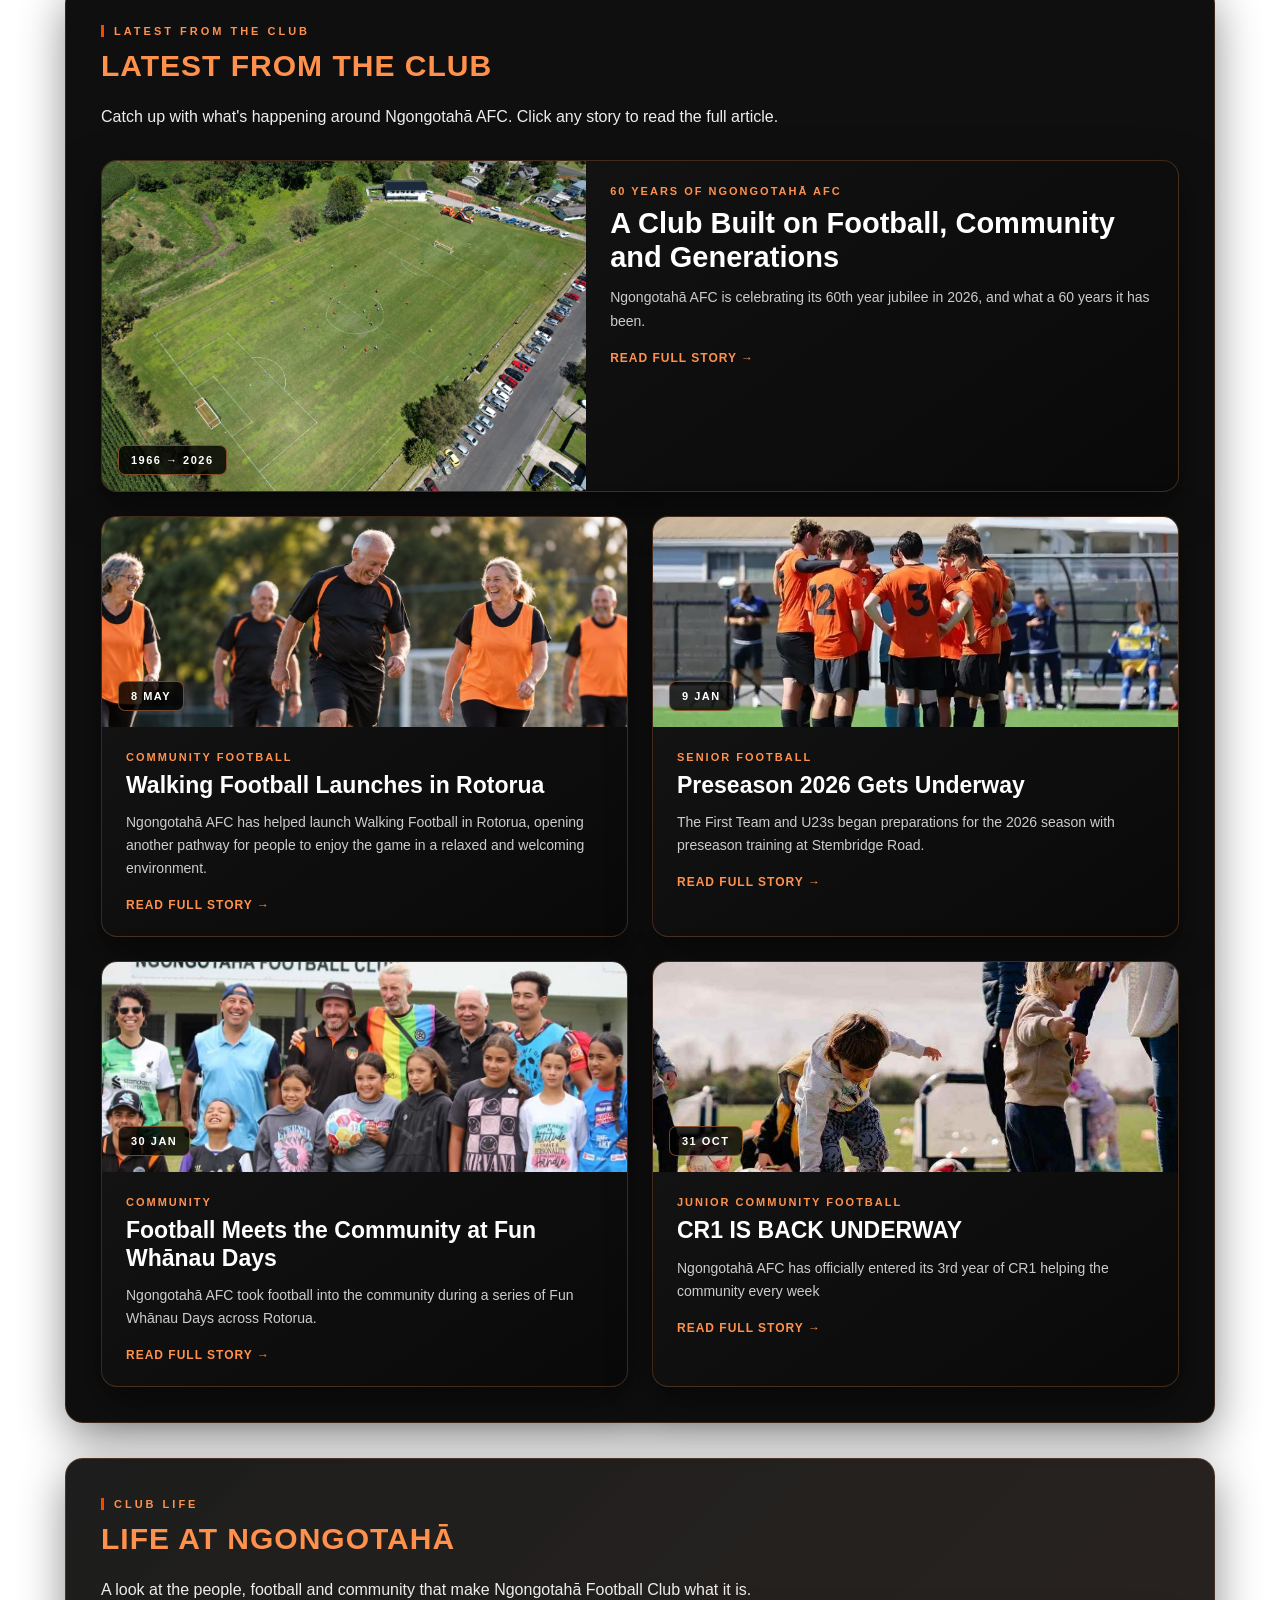
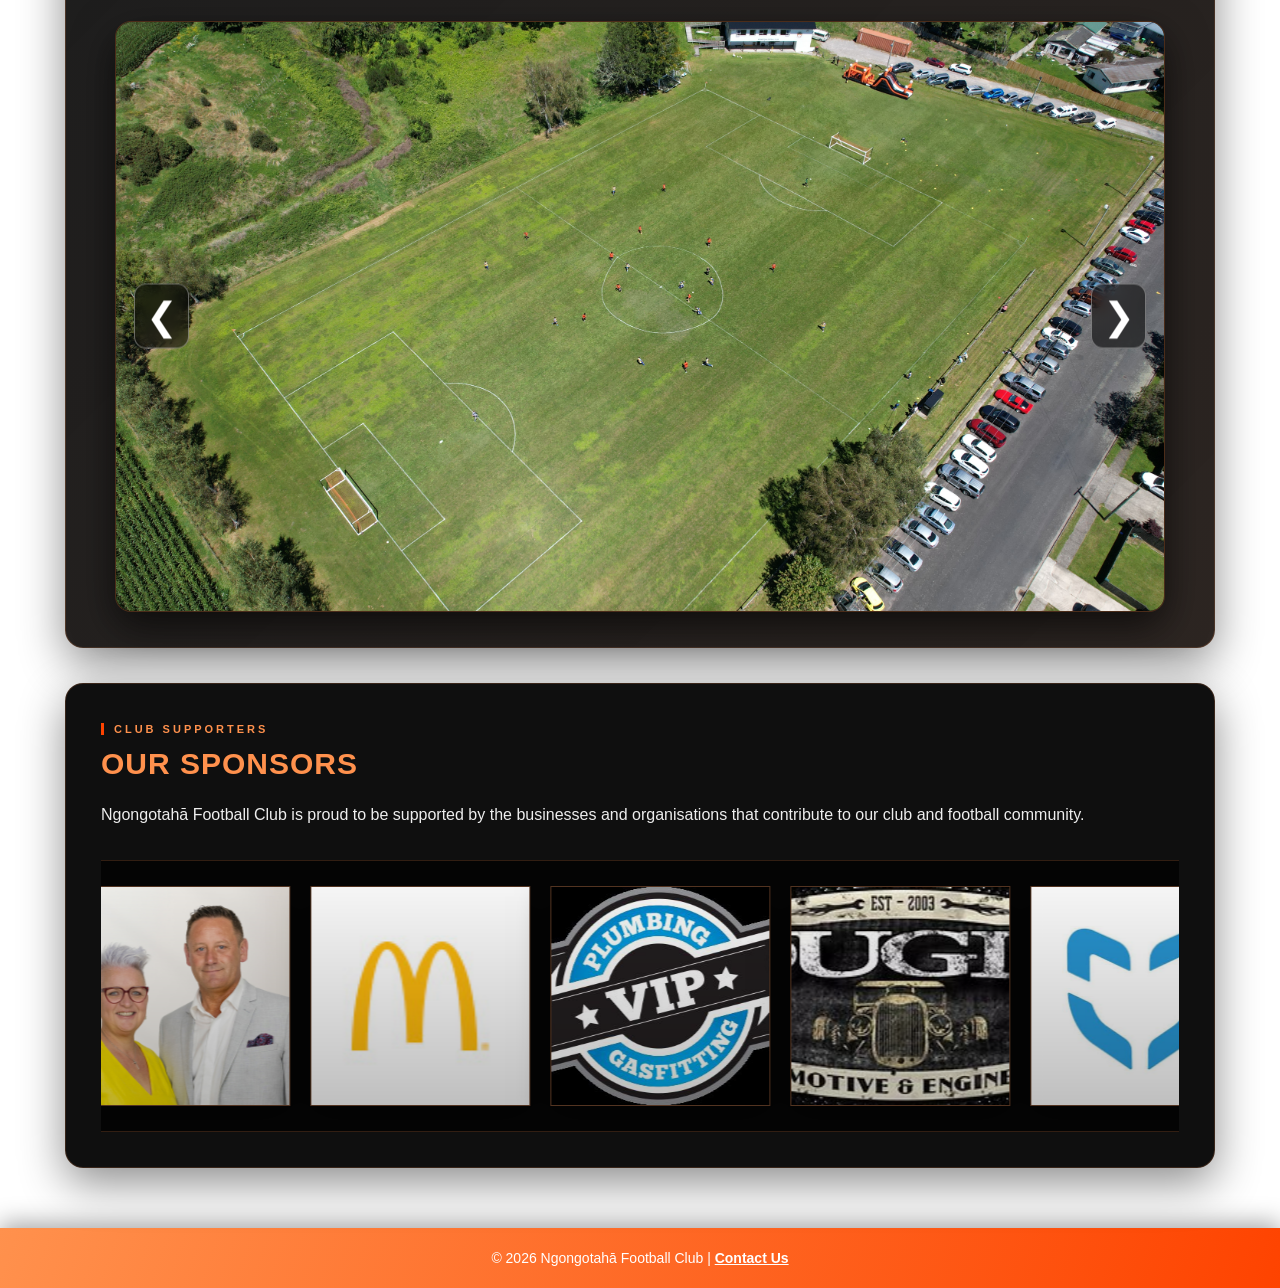
==== commit 7508c9b8: "Update index.html" ====
--- a/index.html
+++ b/index.html
@@ -848,13 +848,13 @@
 
   <footer>
 
-    © 2026 Ngongotahā Football Club |
-
-    <a href="mailto:info@ngongotahafootball.co.nz">
-      Contact Us
-    </a>
-
-  </footer>
+  © 2026 Ngongotahā Football Club |
+
+  <a href="mailto:info@ngongotahafootball.co.nz?subject=Enquiry%20from%20the%20Ngongotah%C4%81%20AFC%20website&body=Hi%20Ngongotah%C4%81%20AFC%2C%0D%0A%0D%0AI%27d%20like%20to%20ask%20about%3A%0D%0A%0D%0A%0D%0AMy%20name%3A%20%0D%0AMy%20phone%20number%3A%20">
+    Contact Us
+  </a>
+
+</footer>
 
 
   <!-- =====================================================
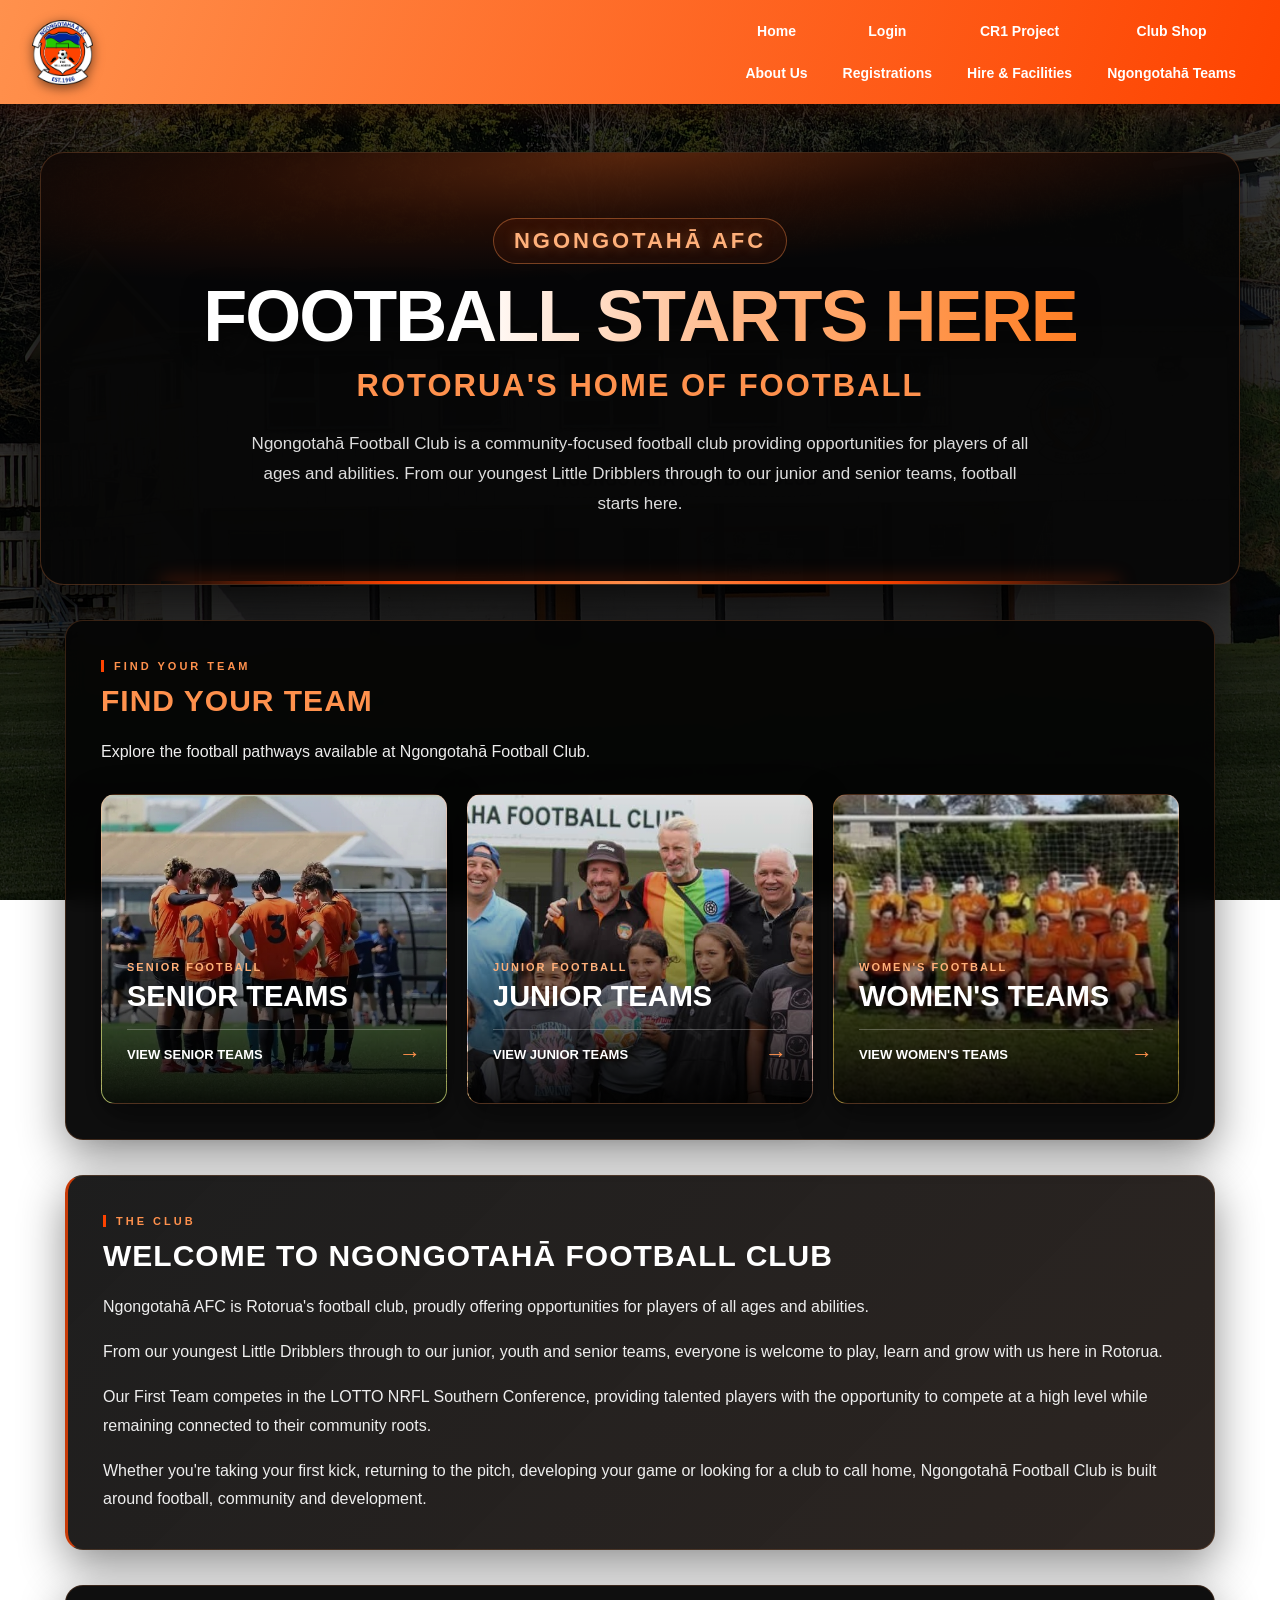
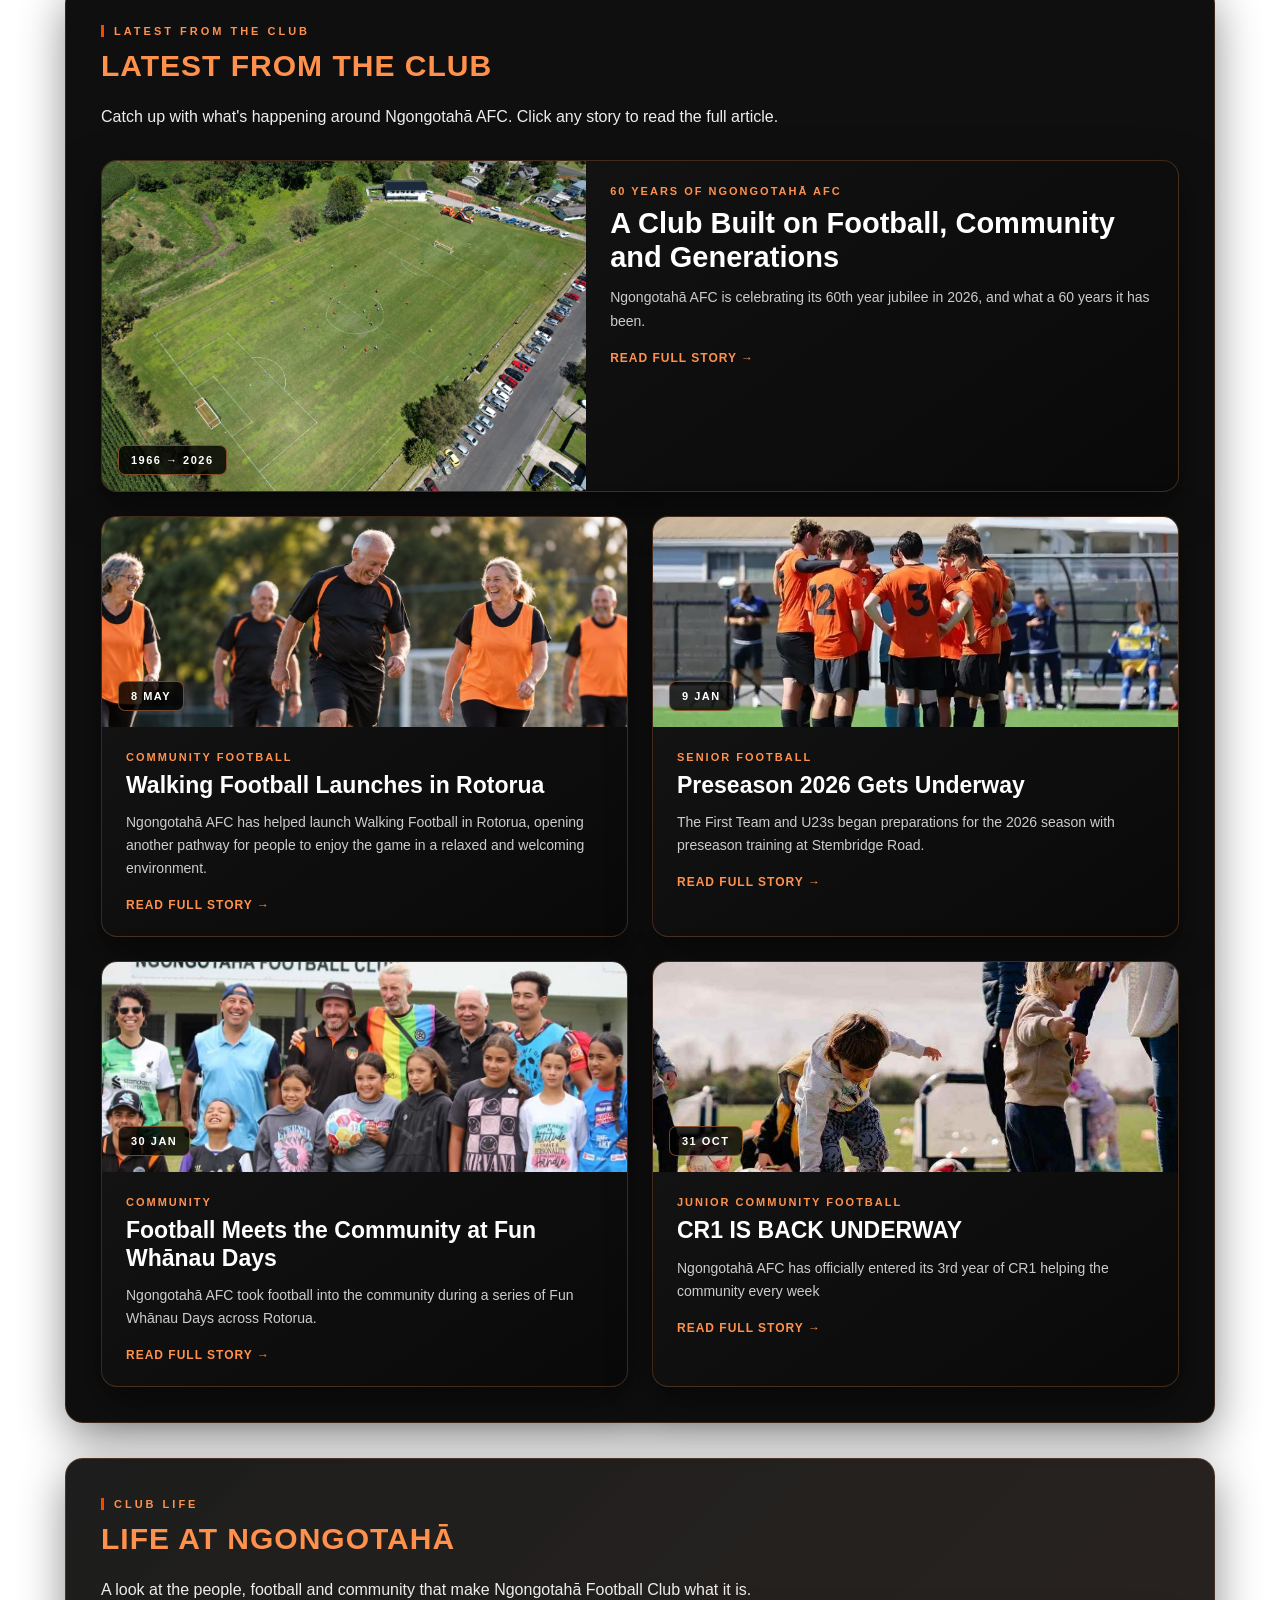
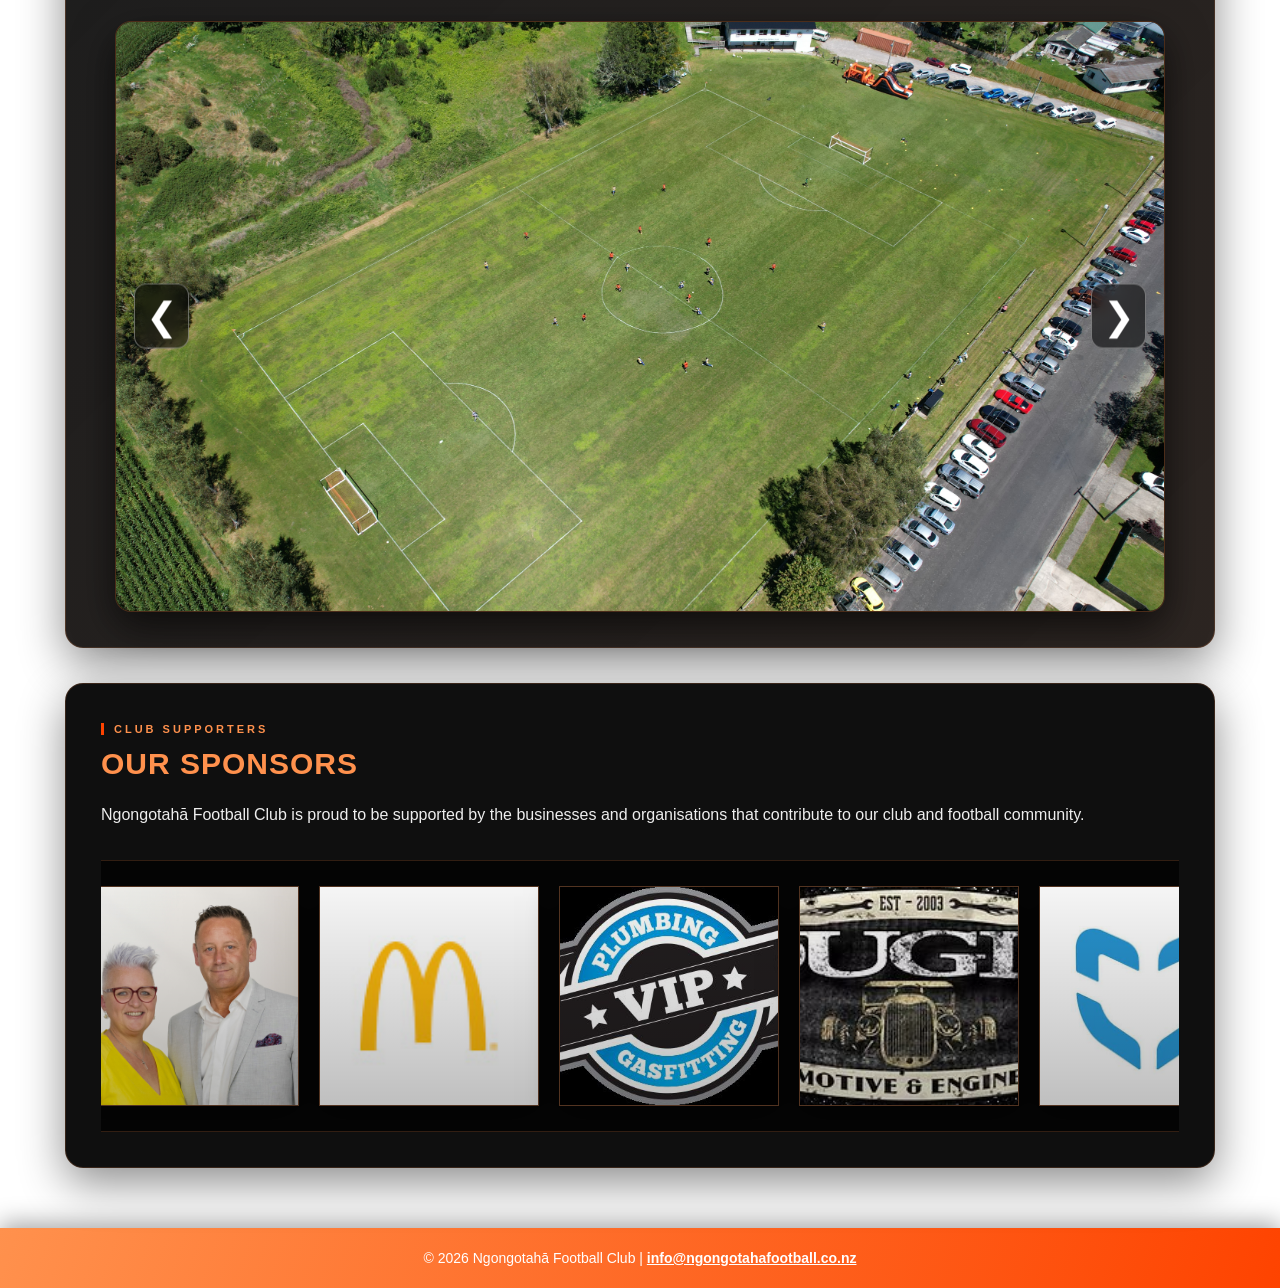
==== commit 37893a0e: "Update index.html" ====
--- a/index.html
+++ b/index.html
@@ -850,8 +850,8 @@
 
   © 2026 Ngongotahā Football Club |
 
-  <a href="mailto:info@ngongotahafootball.co.nz?subject=Enquiry%20from%20the%20Ngongotah%C4%81%20AFC%20website&body=Hi%20Ngongotah%C4%81%20AFC%2C%0D%0A%0D%0AI%27d%20like%20to%20ask%20about%3A%0D%0A%0D%0A%0D%0AMy%20name%3A%20%0D%0AMy%20phone%20number%3A%20">
-    Contact Us
+  <a href="mailto:info@ngongotahafootball.co.nz?subject=Enquiry%20from%20the%20Ngongotah%C4%81%20AFC%20website">
+    info@ngongotahafootball.co.nz
   </a>
 
 </footer>
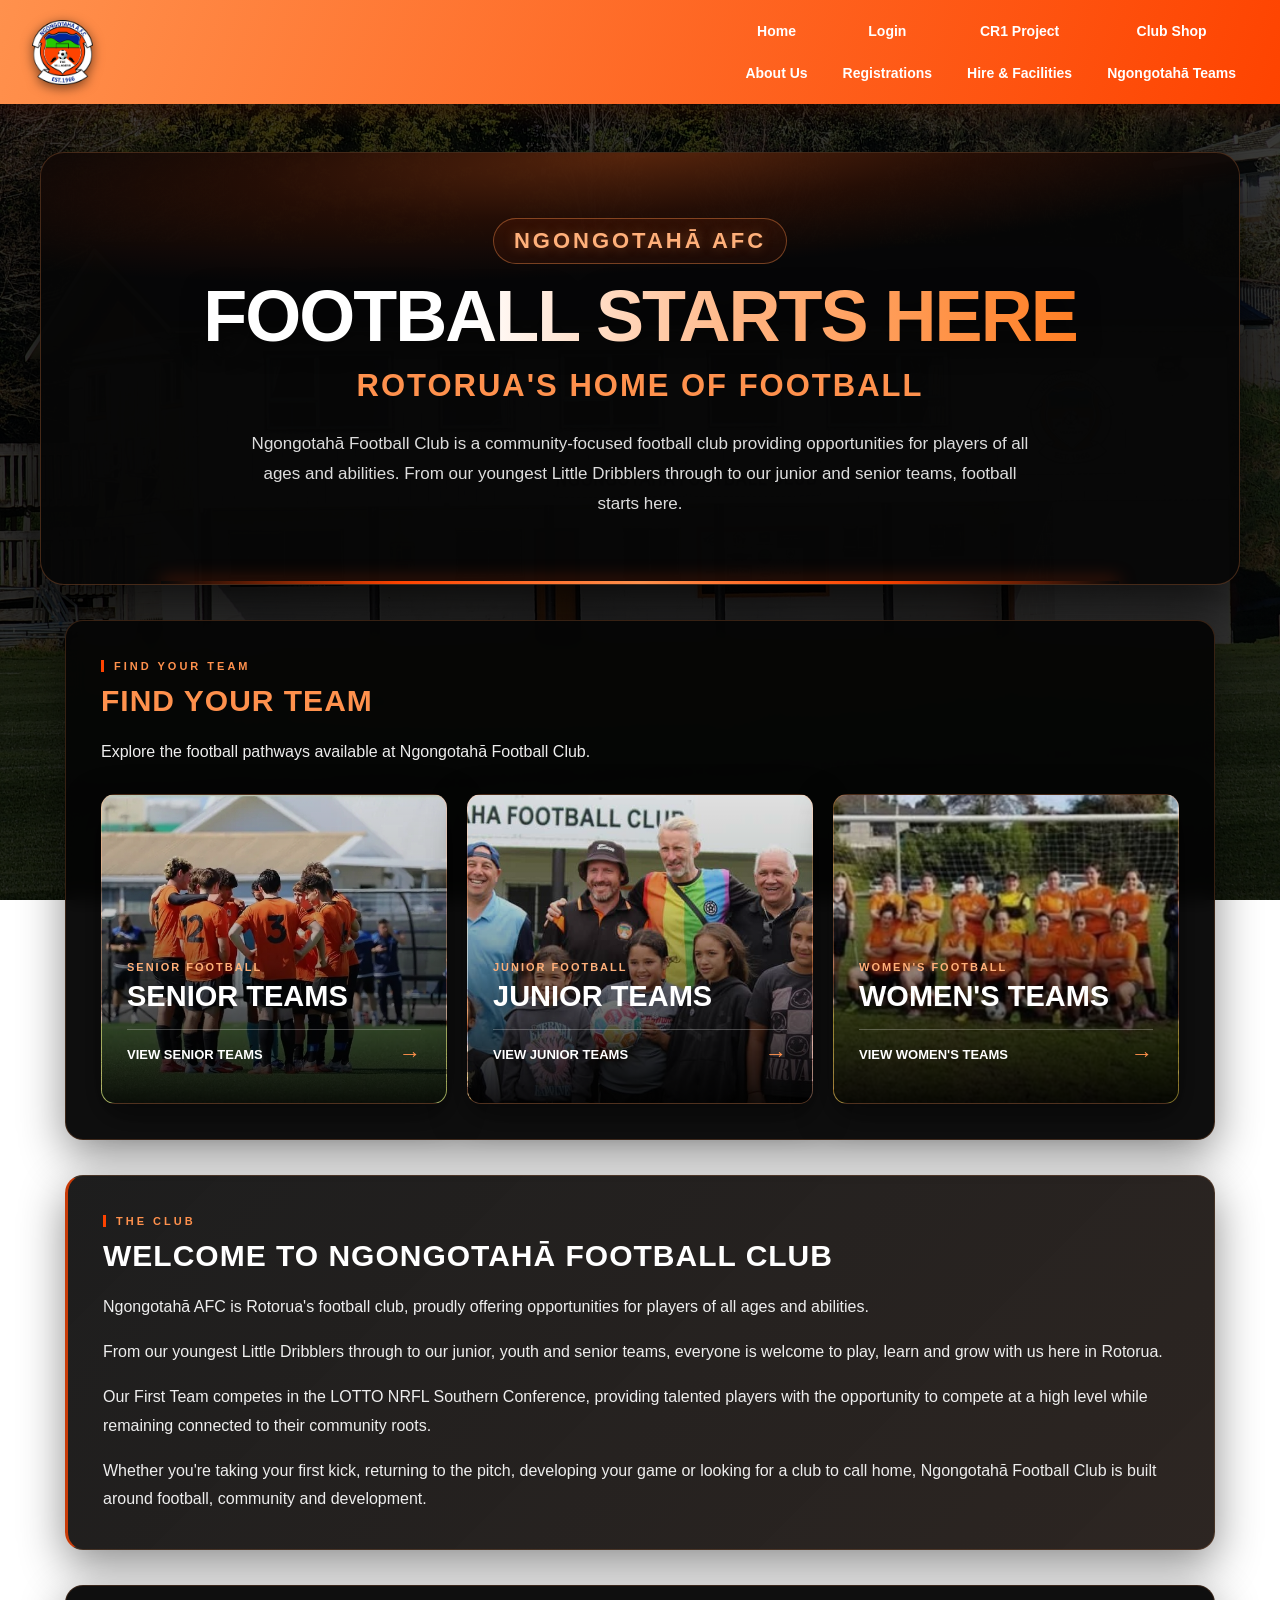
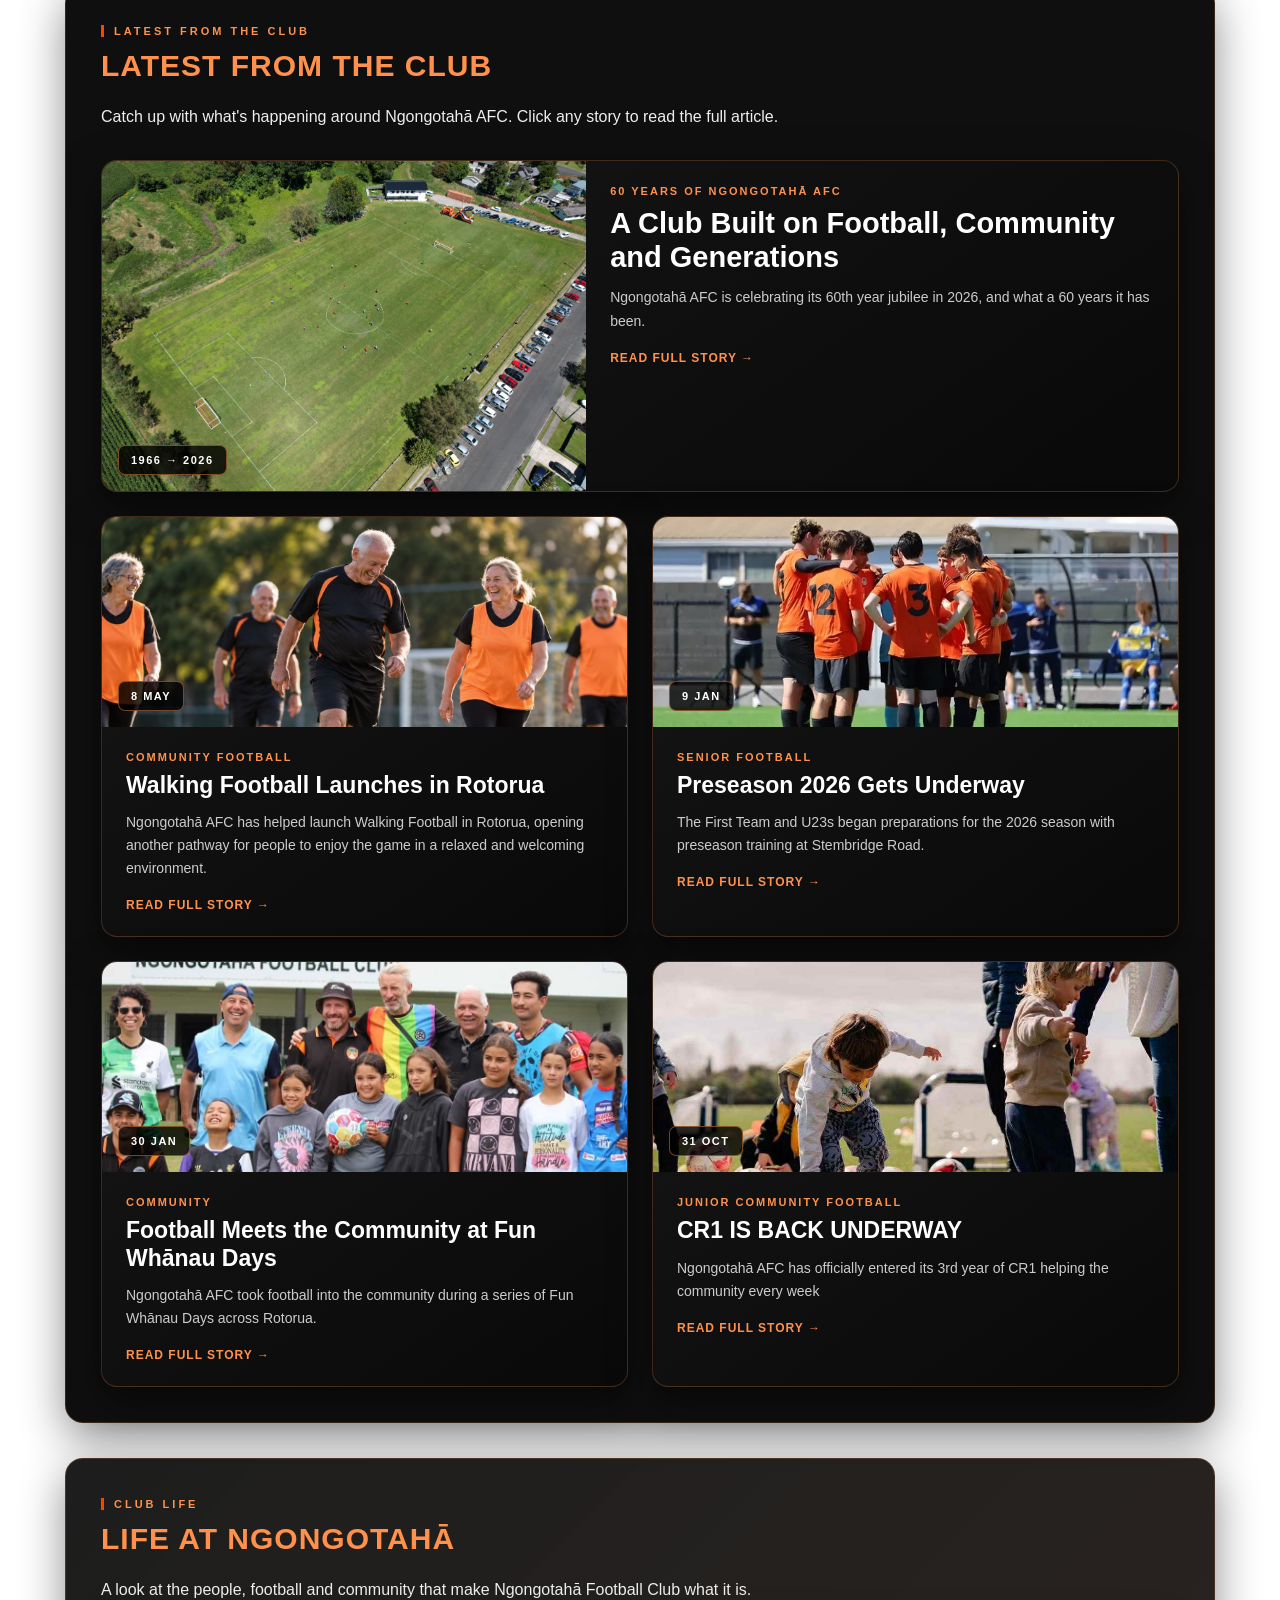
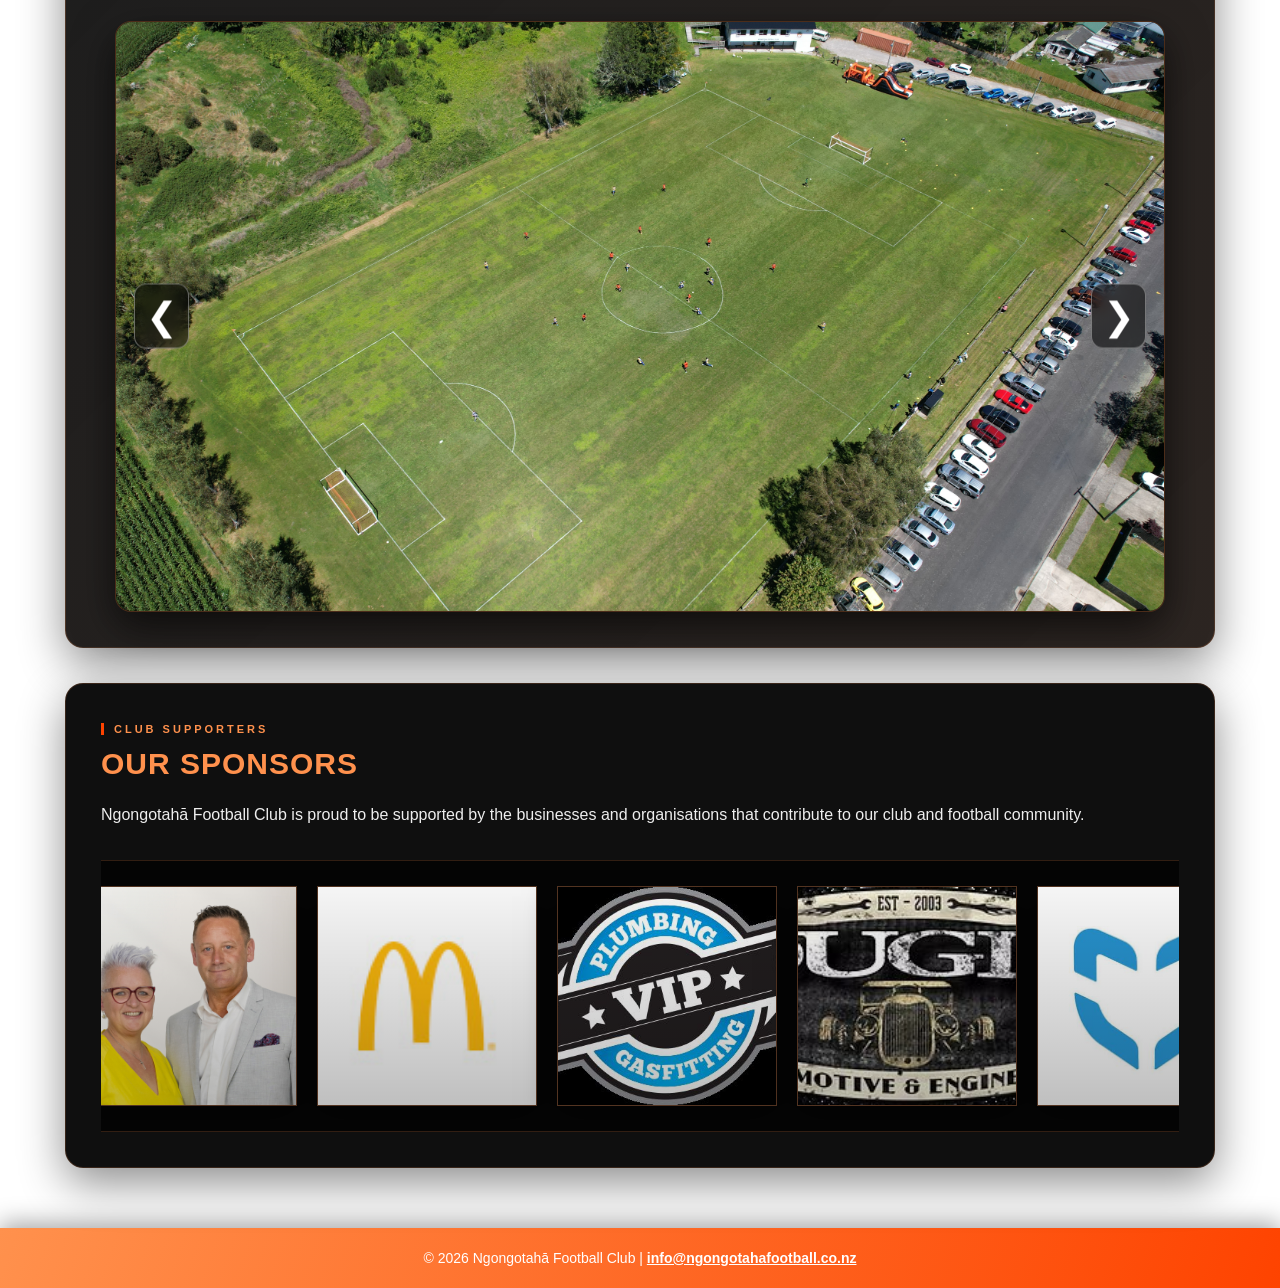
==== commit 1ade572a: "Update index.html" ====
--- a/index.html
+++ b/index.html
@@ -850,9 +850,9 @@
 
   © 2026 Ngongotahā Football Club |
 
-  <a href="mailto:info@ngongotahafootball.co.nz?subject=Enquiry%20from%20the%20Ngongotah%C4%81%20AFC%20website">
+  <a href="mailto:info@ngongotahafootball.co.nz?subject=Enquiry%20for%20Ngongotah%C4%81%20Football%20Club">
     info@ngongotahafootball.co.nz
-  </a>
+</a>
 
 </footer>
 
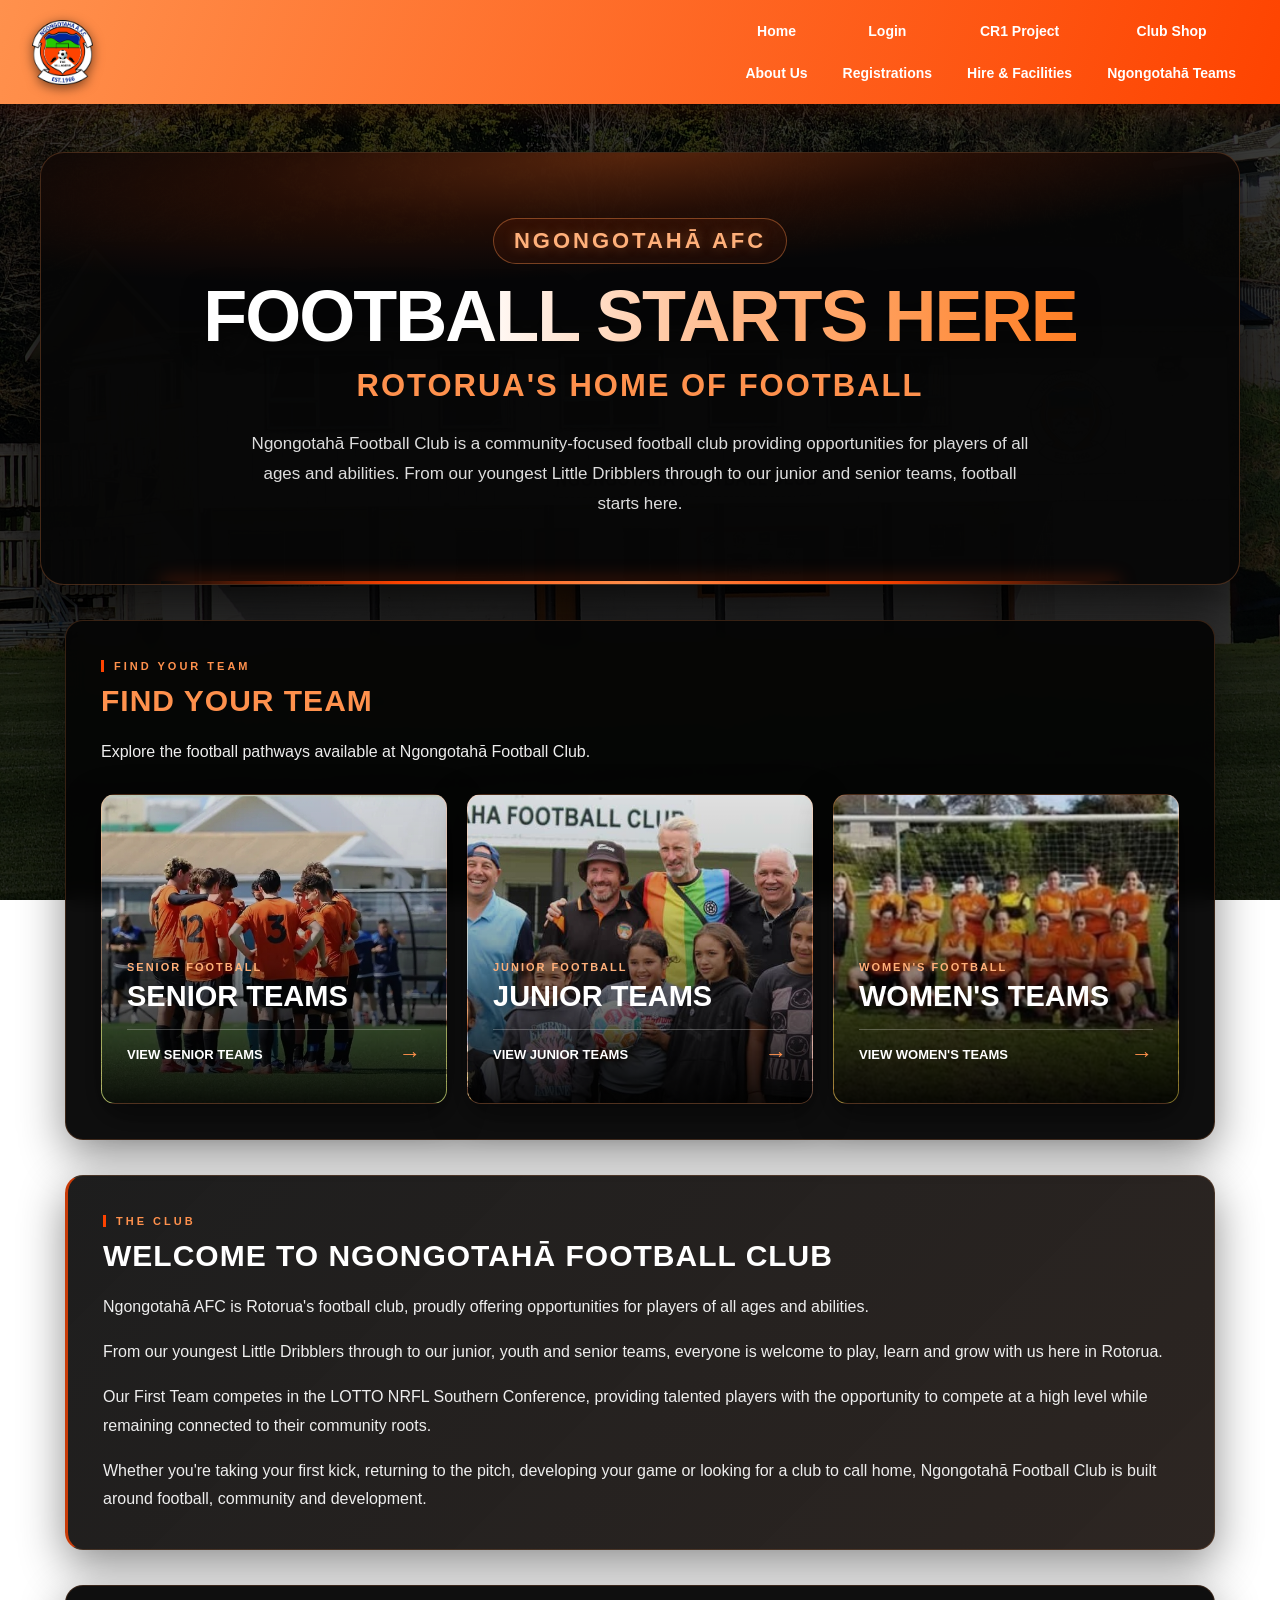
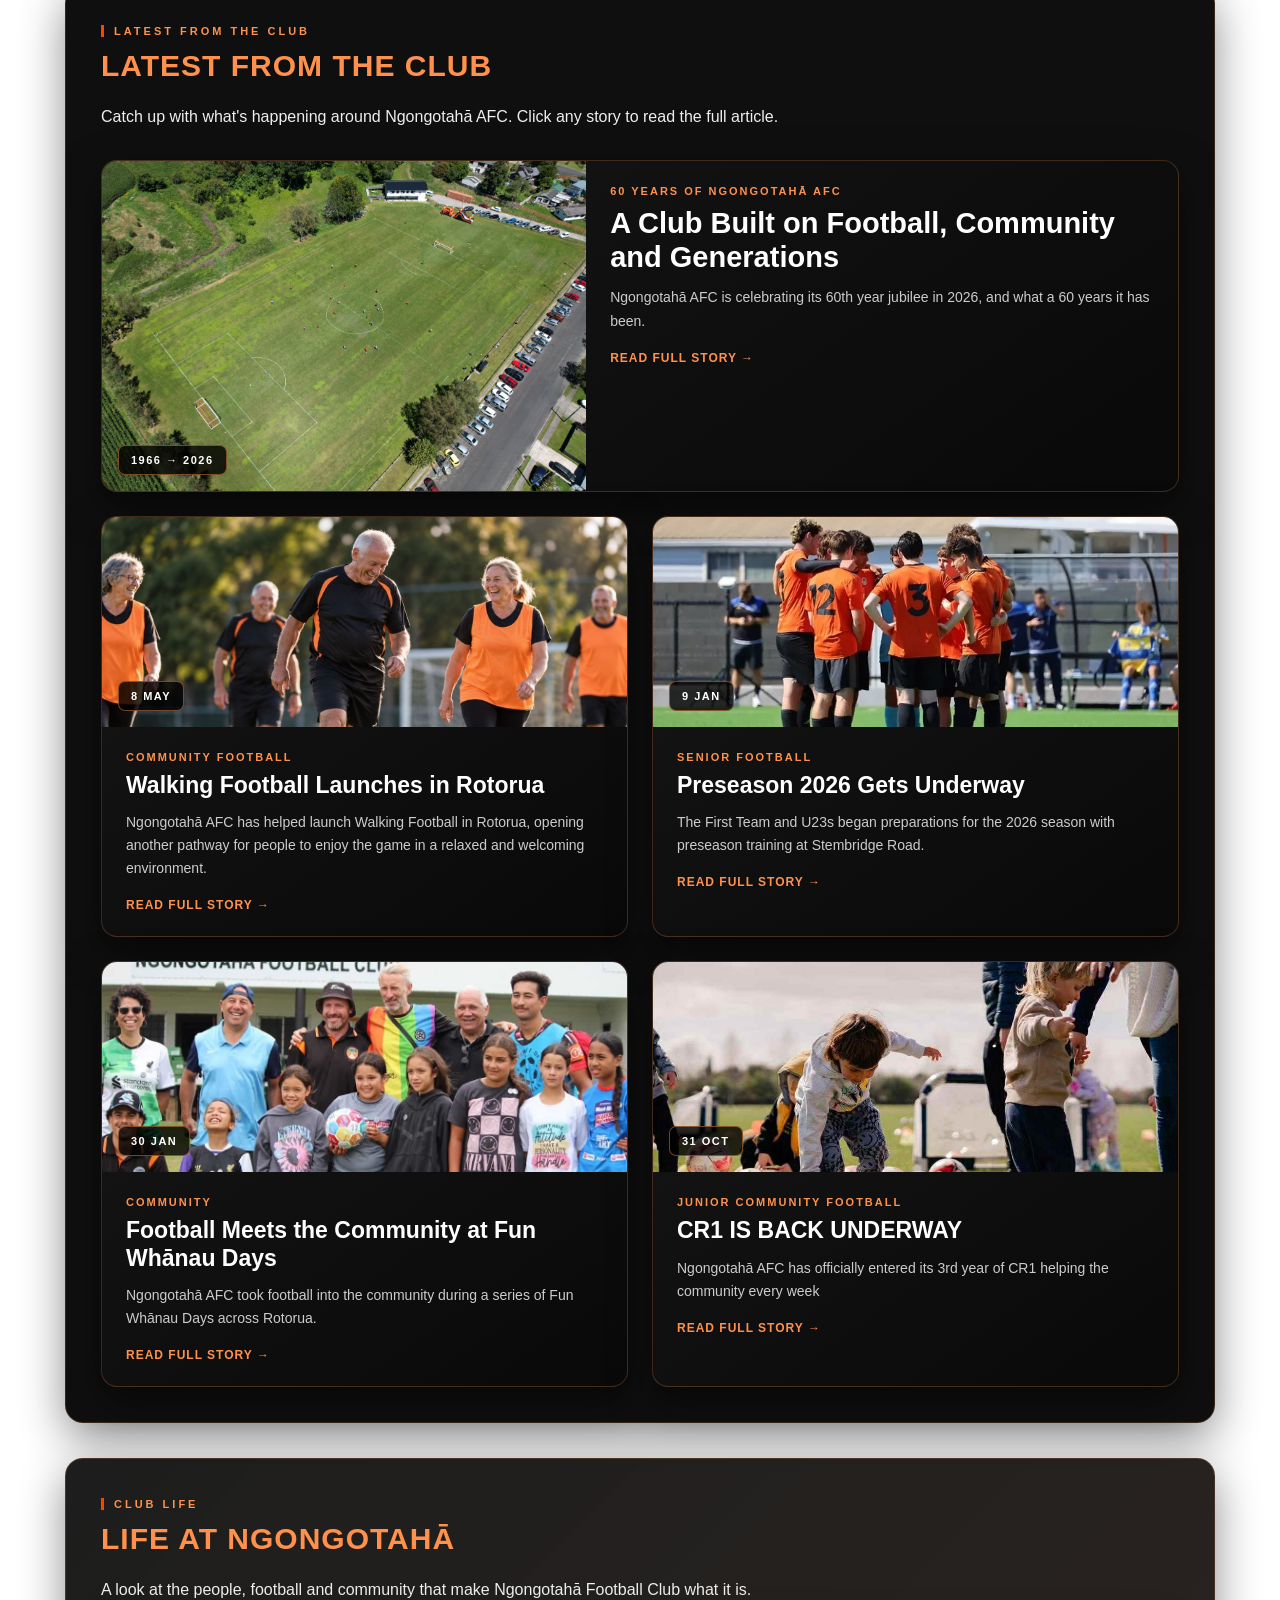
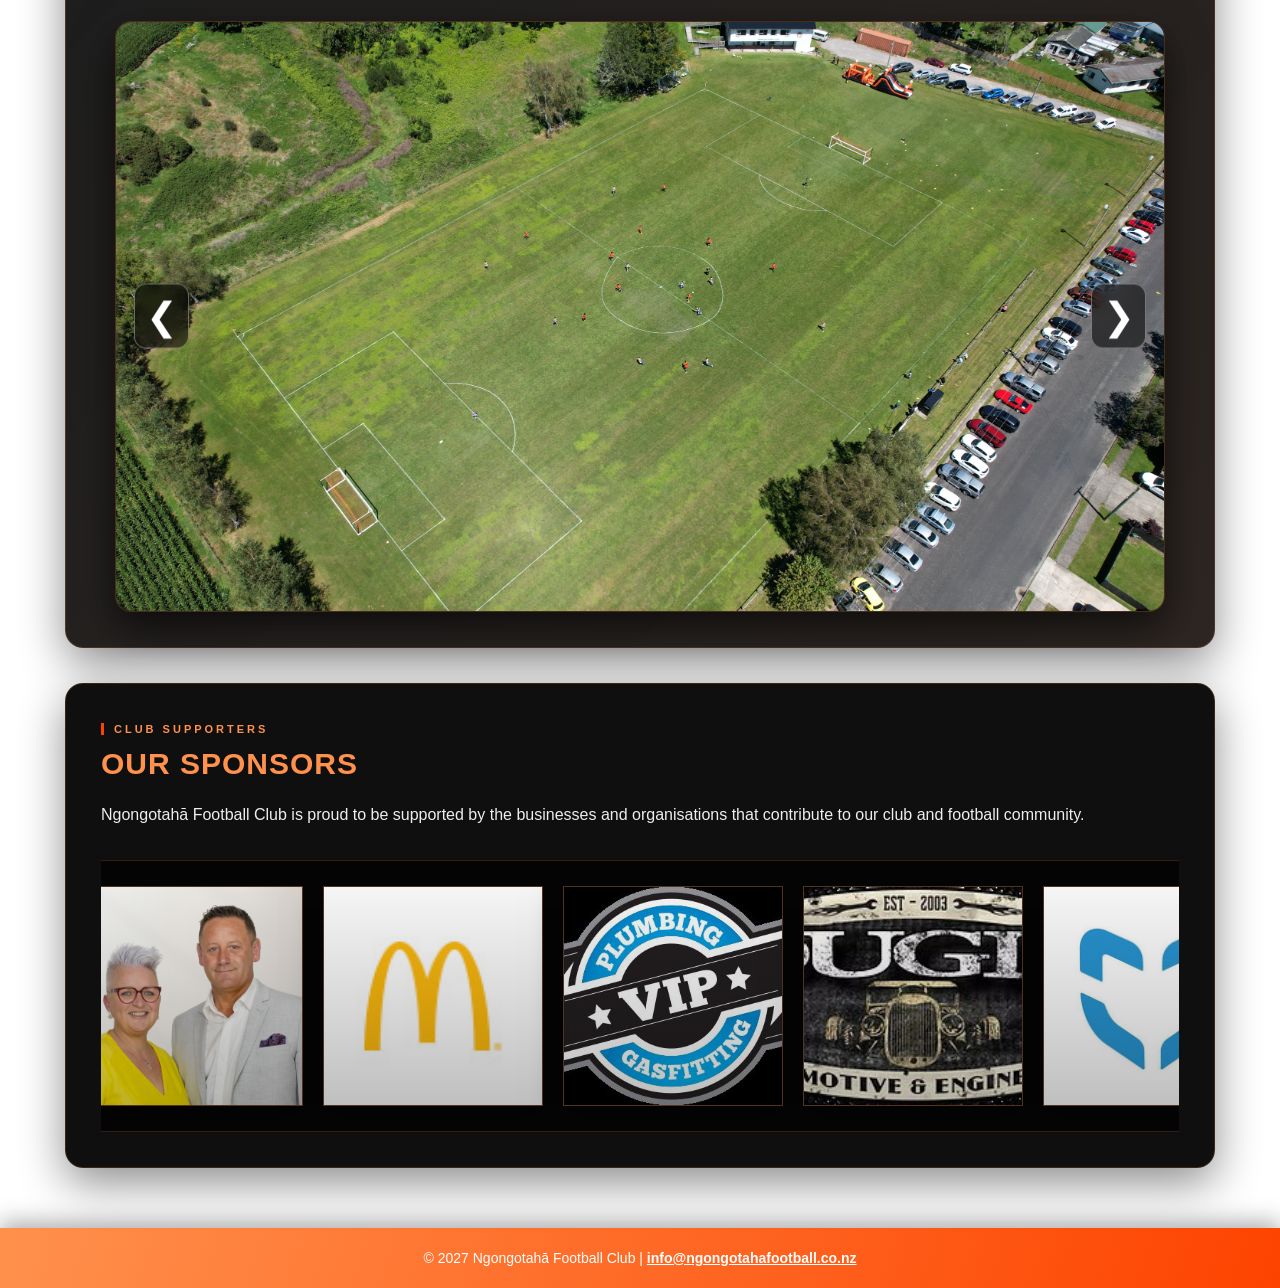
==== commit 2c75c11a: "Update index.html" ====
--- a/index.html
+++ b/index.html
@@ -848,7 +848,7 @@
 
   <footer>
 
-  © 2026 Ngongotahā Football Club |
+  © 2027 Ngongotahā Football Club |
 
   <a href="mailto:info@ngongotahafootball.co.nz?subject=Enquiry%20for%20Ngongotah%C4%81%20Football%20Club">
     info@ngongotahafootball.co.nz
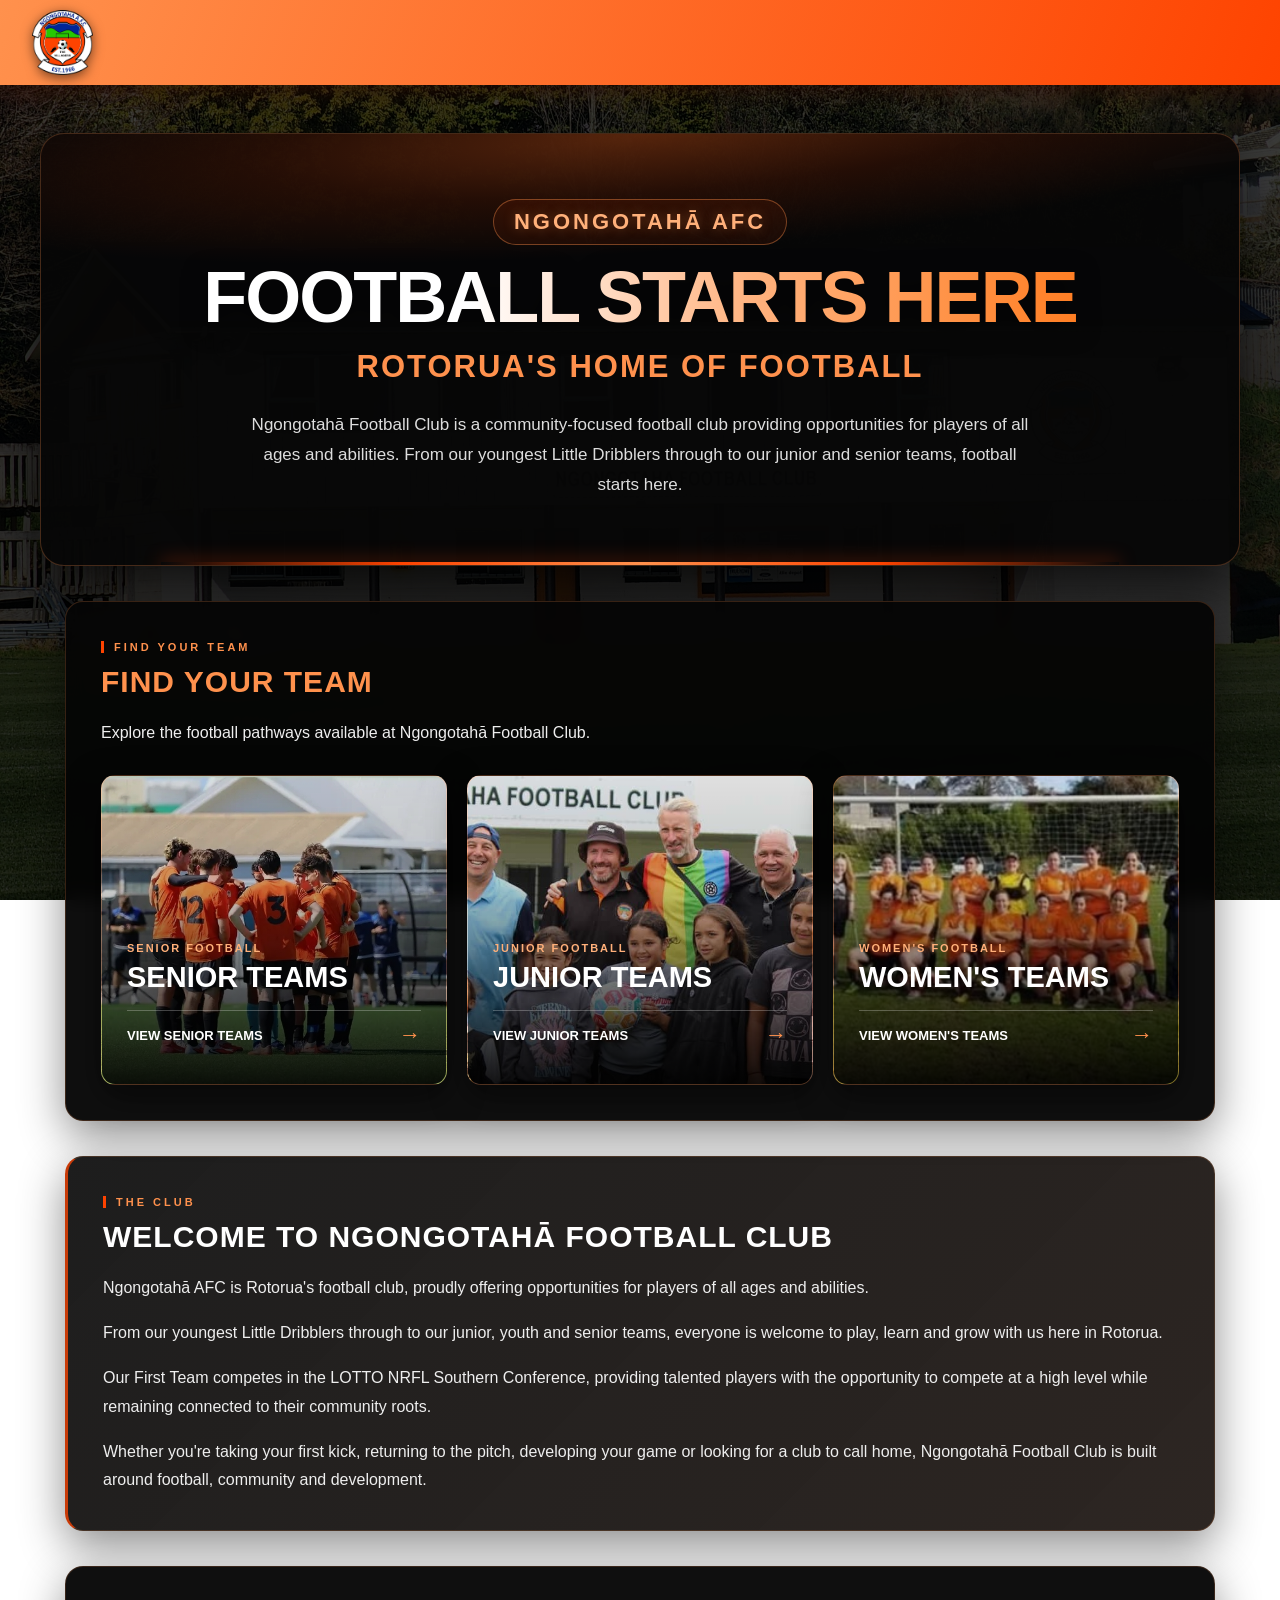
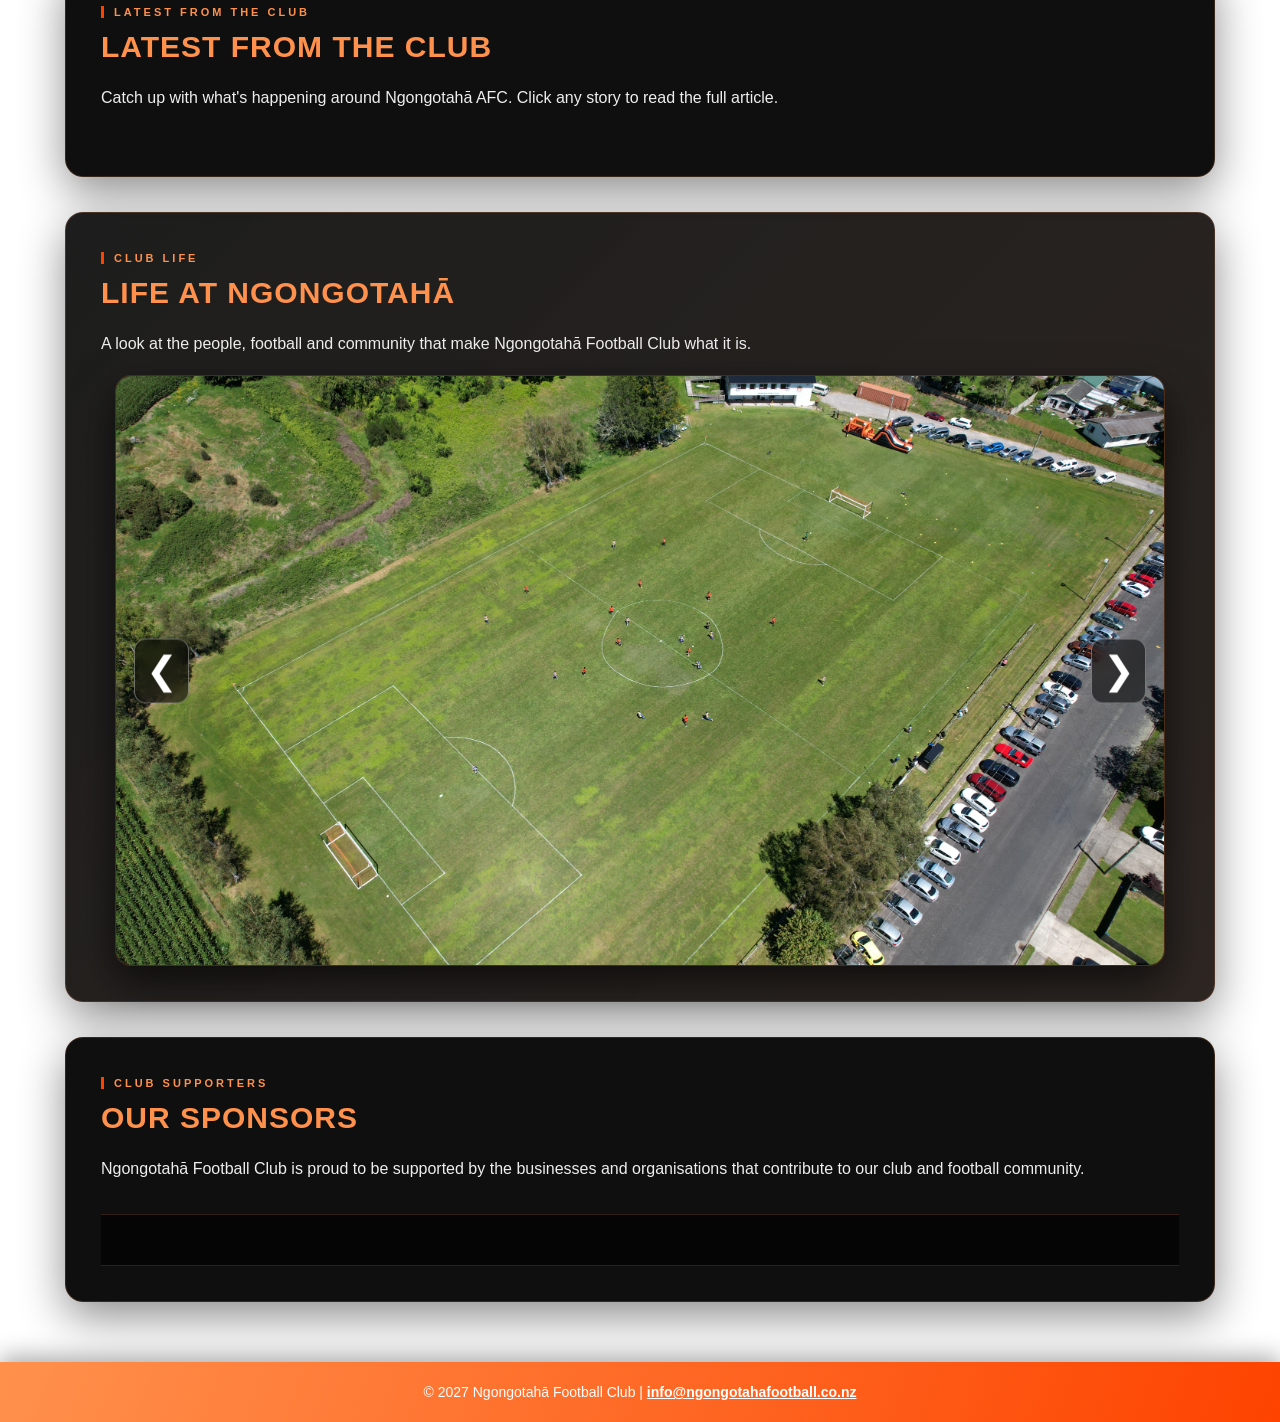
==== commit 45807e20: "Update index.html" ====
--- a/index.html
+++ b/index.html
@@ -58,8 +58,9 @@
 <body class="page-home">
 
   <!-- =========================================================
-     NGONGOTĀHĀ AFC NAVIGATION BAR
-     Uses the existing shared style.css
+     NAVIGATION BAR
+     The links are filled in by content.js from the club admin
+     (Top Bar tab). Nothing is written here on purpose.
      ========================================================= -->
 
 <nav class="navbar" id="navbar">
@@ -72,53 +73,8 @@
         >
     </a>
 
-    <!-- Navigation Links -->
-    <div class="nav-links">
-
-        <!-- Home and About Us -->
-        <div style="display:flex;flex-direction:column;align-items:center;">
-            <a href="index.html">Home</a>
-            <a href="aboutus.html">About Us</a>
-        </div>
-
-        <!-- Login and Registrations -->
-        <div style="display:flex;flex-direction:column;align-items:center;">
-            <a href="https://ngongotahaafc.friendlymanager.com">Login</a>
-            <a href="registrations.html">Registrations</a>
-        </div>
-
-        <!-- CR1 Project and Facilities -->
-        <div style="display:flex;flex-direction:column;align-items:center;">
-            <a href="cr1.html">CR1 Project</a>
-            <a href="hire.html">Hire &amp; Facilities</a>
-        </div>
-
-        <!-- Club Shop and Teams Dropdown -->
-        <div style="display:flex;flex-direction:column;align-items:center;">
-
-            <a href="shop.html">Club Shop</a>
-
-            <div class="dropdown">
-
-                <button
-                    class="dropbtn"
-                    type="button"
-                    aria-haspopup="true"
-                >
-                    Ngongotahā Teams
-                </button>
-
-                <div class="dropdown-content">
-                    <a href="senior-teams.html">Senior Teams</a>
-                    <a href="junior-teams.html">Junior Teams</a>
-                    <a href="womens-teams.html">Women's Teams</a>
-                </div>
-
-            </div>
-
-        </div>
-
-    </div>
+    <!-- Navigation Links (filled in by content.js) -->
+    <div class="nav-links"></div>
 
 </nav>
 
@@ -318,6 +274,8 @@
 
     <!-- ===================================================
          LATEST FROM THE CLUB
+         The cards are filled in by content.js from the club
+         admin (Home Page > Latest from the club).
          =================================================== -->
 
     <section class="section latest-news-section">
@@ -335,242 +293,7 @@
         Click any story to read the full article.
       </p>
 
-
-      <div class="latest-news-grid">
-
-
-        <!-- 60 YEAR HISTORY -->
-
-        <button
-          type="button"
-          class="latest-news-card latest-history"
-          onclick="openNews('history')"
-        >
-
-          <div class="latest-news-image">
-
-            <img
-              src="drone.jpg"
-              alt="Ngongotahā Football Club"
-              loading="lazy"
-            >
-
-            <div class="latest-news-date">
-              1966 → 2026
-            </div>
-
-          </div>
-
-          <div class="latest-news-content">
-
-            <span class="latest-news-kicker">
-              60 YEARS OF NGONGOTAHĀ AFC
-            </span>
-
-            <h3>
-              A Club Built on Football, Community and Generations
-            </h3>
-
-            <p>
-              Ngongotahā AFC is celebrating its 60th year jubilee in
-              2026, and what a 60 years it has been.
-            </p>
-
-            <span class="read-story">
-              Read full story →
-            </span>
-
-          </div>
-
-        </button>
-
-
-        <!-- WALKING FOOTBALL -->
-
-        <button
-          type="button"
-          class="latest-news-card"
-          onclick="openNews('walking')"
-        >
-
-          <div class="latest-news-image">
-
-            <img
-              src="walkingfootball.jpg"
-              alt="Ngongotahā Football Club community football"
-              loading="lazy"
-            >
-
-            <div class="latest-news-date">
-              8 MAY
-            </div>
-
-          </div>
-
-          <div class="latest-news-content">
-
-            <span class="latest-news-kicker">
-              COMMUNITY FOOTBALL
-            </span>
-
-            <h3>
-              Walking Football Launches in Rotorua
-            </h3>
-
-            <p>
-              Ngongotahā AFC has helped launch Walking Football in
-              Rotorua, opening another pathway for people to enjoy
-              the game in a relaxed and welcoming environment.
-            </p>
-
-            <span class="read-story">
-              Read full story →
-            </span>
-
-          </div>
-
-        </button>
-
-
-        <!-- PRESEASON -->
-
-        <button
-          type="button"
-          class="latest-news-card"
-          onclick="openNews('preseason')"
-        >
-
-          <div class="latest-news-image">
-
-            <img
-              src="mens.jpg"
-              alt="Ngongotahā senior football"
-              loading="lazy"
-            >
-
-            <div class="latest-news-date">
-              9 JAN
-            </div>
-
-          </div>
-
-          <div class="latest-news-content">
-
-            <span class="latest-news-kicker">
-              SENIOR FOOTBALL
-            </span>
-
-            <h3>
-              Preseason 2026 Gets Underway
-            </h3>
-
-            <p>
-              The First Team and U23s began preparations for the
-              2026 season with preseason training at Stembridge Road.
-            </p>
-
-            <span class="read-story">
-              Read full story →
-            </span>
-
-          </div>
-
-        </button>
-
-
-        <!-- WHĀNAU DAYS -->
-
-        <button
-          type="button"
-          class="latest-news-card"
-          onclick="openNews('whanau')"
-        >
-
-          <div class="latest-news-image">
-
-            <img
-              src="cr1.jpg"
-              alt="Ngongotahā AFC community football"
-              loading="lazy"
-            >
-
-            <div class="latest-news-date">
-              30 JAN
-            </div>
-
-          </div>
-
-          <div class="latest-news-content">
-
-            <span class="latest-news-kicker">
-              COMMUNITY
-            </span>
-
-            <h3>
-              Football Meets the Community at Fun Whānau Days
-            </h3>
-
-            <p>
-              Ngongotahā AFC took football into the community during
-              a series of Fun Whānau Days across Rotorua.
-            </p>
-
-            <span class="read-story">
-              Read full story →
-            </span>
-
-          </div>
-
-        </button>
-
-
-        <!-- CR1 GETS BACK UNDERWAY -->
-
-        <button
-          type="button"
-          class="latest-news-card"
-          onclick="openNews('CR1')"
-        >
-
-          <div class="latest-news-image">
-
-            <img
-              src="cr8.jpg"
-              alt="Ngongotahā Football Club community football"
-              loading="lazy"
-            >
-
-            <div class="latest-news-date">
-              31 OCT
-            </div>
-
-          </div>
-
-          <div class="latest-news-content">
-
-            <span class="latest-news-kicker">
-              Junior Community football
-            </span>
-
-            <h3>
-              CR1 IS BACK UNDERWAY
-            </h3>
-
-            <p>
-              Ngongotahā AFC has officially entered its 3rd year of
-              CR1 helping the community every week
-            </p>
-
-            <span class="read-story">
-              Read full story →
-            </span>
-
-          </div>
-
-        </button>
-
-
-      </div>
+      <div class="latest-news-grid"></div>
 
     </section>
 
@@ -657,6 +380,8 @@
 
     <!-- ===================================================
          SPONSORS
+         The sponsor images are filled in by content.js from the
+         club admin (Home Page > Sponsors).
          =================================================== -->
 
     <section class="section sponsors-section">
@@ -679,94 +404,7 @@
 
         <div class="sponsors-track">
 
-          <div class="sponsors-group">
-
-
-            <!-- BEV & JASON WALLER -->
-
-            <a
-              href="https://www.arizto.co.nz/our-people/profile/bev-and-jason-waller/"
-              target="_blank"
-              rel="noopener noreferrer"
-              class="sponsor-item"
-            >
-
-              <img
-                src="sponsor1.jpg"
-                alt="Bev and Jason Waller - Arizto"
-              >
-
-            </a>
-
-
-            <!-- MCDONALD'S -->
-
-            <a
-              href="https://www.mcdonalds.com/nz/en-nz.html"
-              target="_blank"
-              rel="noopener noreferrer"
-              class="sponsor-item"
-            >
-
-              <img
-                src="sponsor2.jpg"
-                alt="McDonald's New Zealand"
-              >
-
-            </a>
-
-
-            <!-- VIP PLUMBING AND GASFITTINGS -->
-
-            <a
-              href="https://vipplumbing.co.nz/"
-              target="_blank"
-              rel="noopener noreferrer"
-              class="sponsor-item"
-            >
-
-              <img
-                src="sponsor3.jpg"
-                alt="VIP Plumbing and Gasfittings"
-              >
-
-            </a>
-
-
-            <!-- SPONSOR 4 -->
-
-            <a
-              href="https://www.douglasautomotive.net/"
-              target="_blank"
-              rel="noopener noreferrer"
-              class="sponsor-item"
-            >
-
-              <img
-                src="sponsor4.jpg"
-                alt="Douglas Automotive"
-              >
-
-            </a>
-
-
-            <!-- SPONSOR 5 -->
-
-            <a
-              href="https://www.friendlymanager.com/"
-              target="_blank"
-              rel="noopener noreferrer"
-              class="sponsor-item"
-            >
-
-              <img
-                src="sponsor5.jpg"
-                alt="Friendly Manager"
-              >
-
-            </a>
-
-          </div>
+          <div class="sponsors-group"></div>
 
         </div>
 
@@ -858,10 +496,14 @@
 
 
   <!-- =====================================================
-       JAVASCRIPT (all site scripts live in java.js)
+       JAVASCRIPT
+       java.js    = shared site script (gallery, popup, slider)
+       content.js = loads the top bar, news and sponsors from the
+                    club admin (site-content.json)
        ===================================================== -->
 
   <script src="java.js"></script>
+  <script src="content.js"></script>
 
 </body>
 </html>
